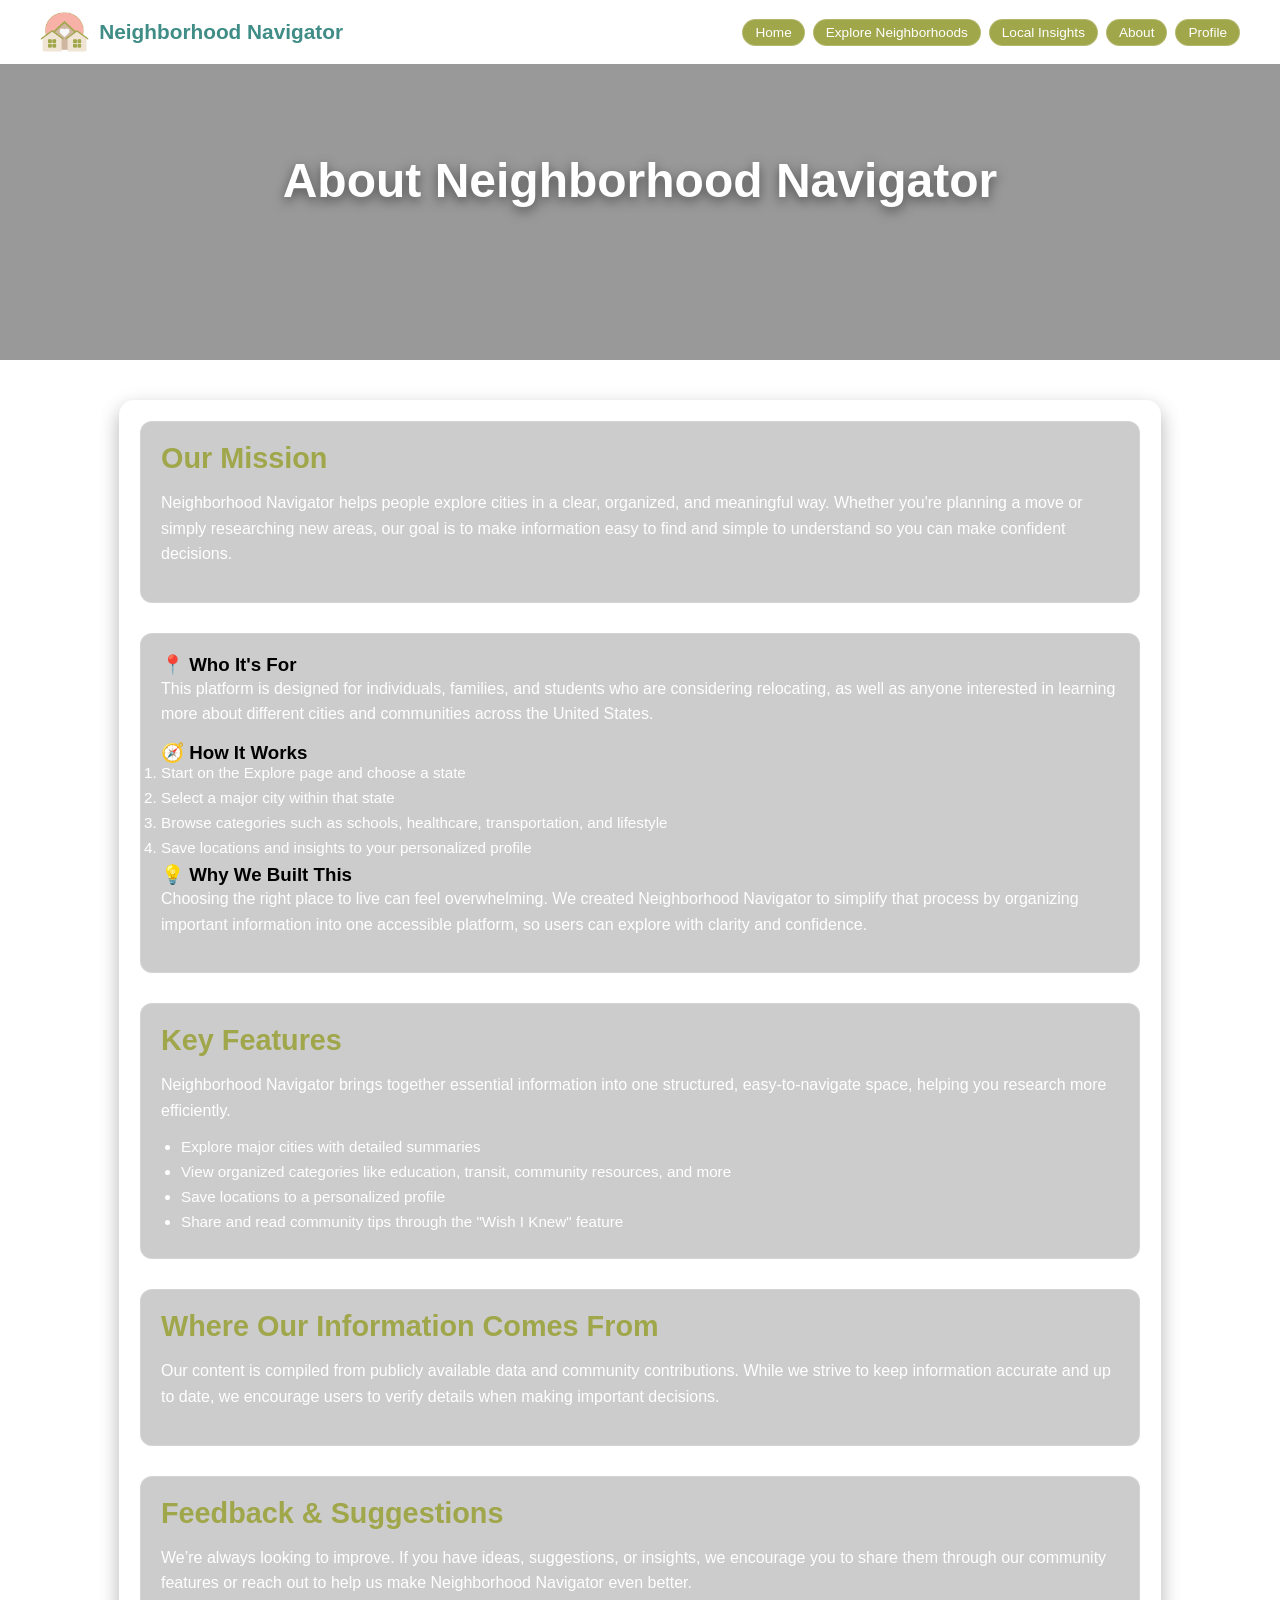
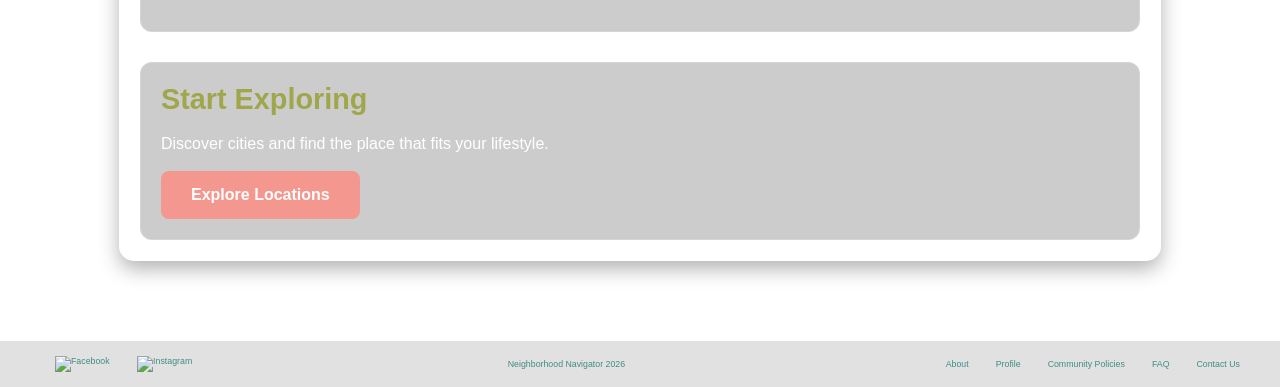
==== about.html @ 1d669e92 "modified about.html" ====
<!DOCTYPE html>
<html lang="en">
<head>
    <meta charset="UTF-8">
    <meta name="viewport" content="width=device-width, initial-scale=1.0">
    <title>Neighborhood Navigator</title>
    <link rel="stylesheet" href="style.css">
</head>
<body>

    <nav class="main-nav">

    <div class="logo">
      <img src="Images/website-logo.png" alt="Neighborhood Navigator Logo" class="logo-image">  
      <h2>Neighborhood Navigator</h2>
    </div>

        <ul class="nav-links">
            <li><a href="index.html">Home</a></li>
            <li><a href="explore.html">Explore Neighborhoods</a></li>
            <li><a href="localinsights.html">Local Insights</a></li>
            <li><a href="about.html">About</a></li>
            <li><a href="profile.html">Profile</a></li>
        </ul>
    </nav>

    <header class="hero-about">
        <h1>About Neighborhood Navigator</h1>
    </header>

   <main class="about-container">

    <section>
        <h2>Our Mission</h2>
        <p>
            Neighborhood Navigator helps people explore cities in a clear, organized, and meaningful way. Whether you're planning a move or simply researching new areas, our goal is to make information easy to find and simple to understand so you can make confident decisions.
        </p>
    </section>

    <section class="about-grid">

        <div class="about-card">
            <h3>📍 Who It's For</h3>
            <p>This platform is designed for individuals, families, and students who are considering relocating, as well as anyone interested in learning more about different cities and communities across the United States.</p>
        </div>
        

    <div class="about-card">
        <h3>🧭 How It Works</h3>
            <ol>
                <li>Start on the Explore page and choose a state</li>
                <li>Select a major city within that state</li>
                <li>Browse categories such as schools, healthcare, transportation, and lifestyle</li>
                <li>Save locations and insights to your personalized profile</li>
            </ol>
    </div>


     <div class="about-card">
        <h3>💡 Why We Built This</h3>
        <p>
            Choosing the right place to live can feel overwhelming. We created Neighborhood Navigator to simplify that process by organizing important information into one accessible platform, so users can explore with clarity and confidence.
        </p>
     </div>
    </section>

    <section>
        <h2>Key Features</h2>
        <p>
            Neighborhood Navigator brings together essential information into one structured, easy-to-navigate space, helping you research more efficiently.
        </p>
        <ul>
            <li>Explore major cities with detailed summaries</li>
            <li>View organized categories like education, transit, community resources, and more</li>
            <li>Save locations to a personalized profile</li>
            <li>Share and read community tips through the "Wish I Knew" feature</li>
        </ul>
    </section>

    <section>
        <h2>Where Our Information Comes From</h2>
        <p>
            Our content is compiled from publicly available data and community contributions. While we strive to keep information accurate and up to date, we encourage users to verify details when making important decisions.
        </p>
    </section>

    <section>
        <h2>Feedback & Suggestions</h2>
        <p>
            We’re always looking to improve. If you have ideas, suggestions, or insights, we encourage you to share them through our community features or reach out to help us make Neighborhood Navigator even better.
        </p>
    </section>

     <!-- Call to Action -->
    <section class="about-cta">
        <h2>Start Exploring</h2>
        <p>Discover cities and find the place that fits your lifestyle.</p>
        <a href="explore.html" class="btn-primary">Explore Locations</a>
    </section>


</main>


<footer class="site-footer">
    <div class="footer-left">
        <!-- Social media icons (use font awesome or SVGs) -->
        <a href="#"><img src="images/facebook.svg" alt="Facebook"></a>
        <a href="#"><img src="images/instagram.svg" alt="Instagram"></a>
    </div>

    <div class="footer-center">
        <p>Neighborhood Navigator 2026</p>
    </div>

    <div class="footer-right">
        <a href="about.html">About</a>
        <a href="profile.html">Profile</a>
        <a href="community-policies.html">Community Policies</a>
        <a href="faq.html">FAQ</a>
        <a href="contact.html">Contact Us</a>
    </div>
</footer>
    
    
</body>
</html>
---- style.css ----
*{
  margin: 0px; padding: 0px; border: 0px 
}

body {
  margin: 0;
  font-family: Arial, sans-serif;
}

/* navigation */

.main-nav {
  position: fixed; /* makes it overlay the hero */
  top: 0;
  width: 100%;
  z-index: 1000;

  display: flex;
  justify-content: space-between;
  align-items: center;
  padding: 12px 40px;
  box-sizing: border-box;

  /* Semi-transparent background */
  background: white;
  backdrop-filter: blur(10px);
  -webkit-backdrop-filter: blur(10px);

  color: white;
}

.main-nav-inner {
  max-width: 1400px;
  margin: 0 auto;
  width: 100%;
}

/* Logo + Site Name */
.main-nav .logo {
  display: flex;
  align-items: center;
  gap: 10px;
}

.logo-image {
  height: 40px; /* adjust size */
  width: auto;
  border-radius: 6px;
}

.main-nav .logo h2 {
  font-size: 1.3rem;
  color: #3f8d86;
  margin: 0;
}

/* Nav links container */
.main-nav .nav-links {
  list-style: none;
  display: flex;
  gap: 8px;
  margin: 0;
  padding: 0;
  overflow-x: auto;
}

/* Nav buttons (pill style) */
.main-nav .nav-links li a {
  display: inline-block;
  padding: 5px 12px; 
  border-radius: 18px;
  font-size: 0.85rem;

  /* Frosted glass buttons */
  background: #a0a64a;
  backdrop-filter: blur(6px);
  -webkit-backdrop-filter: blur(6px);

  border: 1px solid rgba(255,255,255,0.2);

  color: white;
  text-decoration: none;
  font-weight: 500;
  transition: all 0.3s ease;
}

/* Hover */
.main-nav .nav-links li a:hover {
  background-color: #f4978e;
  color: white;
  box-shadow: 0 3px 8px rgba(244,124,115,0.5);
}

/* Active */
.main-nav .nav-links li a.active {
  background-color: #f4978e;
}


/* ================= Landing Page Hero ================= */
.hero {
  position: relative;
  height: 100vh;
  display: flex;
  align-items: center;
  justify-content: center;
  background-size: cover;
  background-position: center;
  background-repeat: no-repeat;

  padding-top: 70px; /* adjust to nav height */
  box-sizing: border-box;
}

.hero-overlay {
  position: absolute;
  top: 0;
  left: 0;
  width: 100%;
  height: 100%;
  background: rgba(0, 0, 0, 0.4);
}

.hero-content {
  position: relative;
  z-index: 2;
  text-align: center;
  color: white;
  max-width: 700px;
  padding: 30px;

   /* Frosted Glass Effect */
  background: #a8b9a8;
  backdrop-filter: blur(10px);
  -webkit-backdrop-filter: blur(10px);

  border-radius: 15px;
  border: 1px solid rgba(255,255,255,0.2);
  box-shadow: 0 8px 20px rgba(0,0,0,0.3);

  animation: fadeInUp 1s ease-out;
}

.hero-content h1 {
  font-size: 3rem;
  margin-bottom: 20px;
}

.hero-content p {
  font-size: 1.2rem;
  margin-bottom: 25px;
}

/* landing page button */

.btn-primary {
  display: inline-block;
  background-color: #f4978e;
  color: white;
  text-decoration: none;
  padding: 15px 30px;
  border-radius: 8px;
  font-weight: 600;
  transition: 0.3s;
}

.btn-primary:hover {
  background-color: #e06b5a;
  transform: translateY(-2px);
}


.logo-img {
  height: 30px;
}

/* ================= Hero Animations ================= */
@keyframes fadeInUp {
  0% {
    opacity: 0;
    transform: translateY(20px);
  }
  100% {
    opacity: 1;
    transform: translateY(0);
  }
}


/* ================= Explore Page States Grid ================= */
.explore-page {
  max-width: 1400px;
  margin: 120px auto 0px; /* push down below fixed nav */
  padding: 0 20px;
  text-align: center;

   /* Background image */
  background-image: url('Images/landing\ page\ image.jpg'); 
  background-size: cover;
  background-position: center;
  background-repeat: no-repeat;
}

/* Frosted container */
.frosted-container {
  display: flex;
  flex-direction: column;
  align-items: center;
  gap: 30px;

  padding: 30px 30px 15px 30px;
  max-width: 1400px;
  margin: 0 auto;

  /* Frosted glass effect */
  background: rgba(255, 255, 255, 0.1); /* semi-transparent */
  backdrop-filter: blur(10px);
  -webkit-backdrop-filter: blur(10px);

  border-radius: 15px;
  border: 1px solid rgba(255,255,255,0.2);
  box-shadow: 0 8px 20px rgba(0,0,0,0.3);
}

.explore-page h1 {
  font-size: 2.5rem;
  margin-bottom: 15px;
  color: white;
}

/* ================= Individual States Page================= */
.page-header {
  text-align: center;
  color: white;
  margin-bottom: 20px;
}

.page-subtitle {
  opacity: 0.85;
  font-size: 1rem;
}

.card-title {
  font-size: 1rem;
  font-weight: 600;
  margin-top: 5px;
}


.empty-state {
  color: #a0a64a;
  text-align: center;
  margin-top: 20px;
  font-weight: 600;
}

/* ================= State Search Bar ================= */
.state-search {
  text-align: center;
  margin-bottom: 15px;
}

.state-search input {
  width: 80%;
  max-width: 600px;
  padding: 10px 15px;
  border-radius: 10px;
  border: 1px solid #ccc;
  font-size: 1rem;
  transition: all 0.3s ease;
}

.state-search input:focus {
  outline: none;
  border-color: #a0a64a;
  box-shadow: 0 0 8px rgba(160, 166, 74, 0.5);
}


/* ================= States Grid ================= */
.states-grid {
  display: grid;
  grid-template-columns: repeat(auto-fit, minmax(180px, 1fr));
  gap: 20px;
  width: 100%;

}


/* ================= State Cards ================= */
.state-card {
  display: flex;
  flex-direction: column;
  align-items: center;
  justify-content: flex-start;

  padding: 12px;
  border-radius: 15px;
  text-decoration: none;

  background: rgba(0, 0, 0, 0.35);
  backdrop-filter: blur(10px);
  border: 1px solid rgba(255,255,255,0.2);

  color: white;
  text-align: center;
  overflow: hidden;

  /* IMPORTANT: ensures cards are always visible */
  opacity: 1;
  transform: none;

  transition: all 0.3s ease;
}

 
/* IMAGE */
.state-card img,
.detail-card img {
  width: 100%;
  aspect-ratio: 16 / 10;

  object-fit: cover;
  object-position: center;

  border-radius: 14px;
}

/* TITLE */
.state-card span {
  font-size: 1rem;
  font-weight: 600;
  color: white;
  padding: 5px 0;
}

/* HOVER EFFECT */
.state-card:hover {
  transform: translateY(-6px) scale(1.02);
  background: rgba(160,166,74,0.3);
  box-shadow: 0 10px 25px rgba(0,0,0,0.3);
}


/* IMAGE ZOOM ON HOVER */
.state-card:hover {
  transform: translateY(-8px);
  background: rgba(160,166,74,0.25);
  box-shadow: 0 12px 30px rgba(0,0,0,0.35);
}

/* ================= State Page Container ================= */
.state-frosted-container {
  display: flex;
  flex-direction: column;
  gap: 20px;
  padding: 20px;
  max-width: 1400px;
  margin: 20px auto 0px;

  height: auto;          /* let it expand naturally */
  min-height: calc(100vh - 80px); /* optional to fill viewport */
  overflow: visible;     /* allow page scrolling */
  background: rgba(255, 255, 255, 0.1);
  backdrop-filter: blur(10px);
  border-radius: 15px;
  border: 1px solid rgba(255, 255, 255, 0.2);
  box-shadow: 0 8px 20px rgba(0, 0, 0, 0.3);
}

/* ================= Breadcrumb ================= */
.breadcrumb {
  font-size: 0.8rem;
  color: #fff;
  margin-bottom: 10px;
  opacity: 0.85;
}

/* ================= Content Wrapper: Sidebar + Grid ================= */
.content-wrapper {
  display: flex;
  gap: 30px;
  width: 100%;
  align-items: stretch;
}

/* ================= Sidebar ================= */
.state-sidebar {
  width: 220px;
  flex-shrink: 0;
  padding-right: 15px;
  border-right: 1px solid rgba(255,255,255,0.2);

  position: sticky;
  top: 80px; /* matches navbar height */
  height: calc(100vh - 80px); /* full viewport minus nav */
  overflow-y: auto;

  background: rgba(0,0,0,0.15);
  border-radius: 10px;
}

.state-sidebar ul {
  list-style: none;
  padding-left: 0;
  margin: 0;
}

.state-sidebar ul li {
  margin-bottom: 10px;
}

.state-sidebar ul li a {
  text-decoration: none;
  color: #fff;
  font-weight: 500;
  display: block;
  padding: 6px 8px;
  border-radius: 6px;
  transition: all 0.3s ease;
}

.state-sidebar ul li a:hover,
.state-sidebar ul li a.active {
  background: rgba(160, 166, 74, 0.8);
  color: white;
}

.sidebar-title {
  color: #a0a64a;
  margin-bottom: 10px;
  padding-left: 8px;
}

.content-wrapper {
  display: flex;
  gap: 40px; /* increase from 30 */
}

/* ================= CATEGORY GROUPING ================= */
.category-section {
  margin-bottom: 30px;
}

.category-section h2 {
  color: #a0a64a;
  margin-bottom: 10px;
}

.subcategory-grid {
  display: grid;
  grid-template-columns: repeat(auto-fit, minmax(160px, 1fr));
  gap: 15px;
}



/* ================= City Cards Grid ================= */
.states-grid::-webkit-scrollbar {
  width: 6px;
}

.states-grid::-webkit-scrollbar-thumb {
  background: rgba(255,255,255,0.3);
  border-radius: 3px;
}


.section-title {
  color: white;
  margin-top: 10px;
  margin-bottom: 10px;
}

/* ================= CATEGORY and EXPLORE background generic css ================= */
.explore-page,
.city-page {
  background-size: cover;
  background-position: center;
  background-repeat: no-repeat;
}




/* ================= subcategory detail cards ================= */
.details-list {
   display: flex;
  flex-direction: column;
  gap: 15px;
}

.detail-card {
  background: rgba(255,255,255,0.08);
  backdrop-filter: blur(12px);
  max-width: 240px;

  border-radius: 16px;
  padding: 16px;

  display: flex;
  align-items: center;
  gap: 16px;

  width: 100%;
  max-width: 700px;

  margin: 0 auto;

  color: white;
}


.detail-card h3 {
  margin: 0;
  font-size: 1.1rem;
}

.detail-card p {
  margin: 4px 0;
  opacity: 0.85;
  line-height: 1.4;
}

.detail-card a {
  margin-top: 6px;
  display: inline-block;
  color: #a0a64a;
  text-decoration: underline;
}

.detail-card img {
  width: 100px;
  height: 100px;

  object-fit: cover;
  object-position: center;

  border-radius: 12px;

  flex-shrink: 0;

  text-align: left;
}

.detail-info {
  display: flex;
  flex-direction: column;
  gap: 4px;

  text-align: left; 
}

/* ================= subcategory intro css ================= */

.intro-section {
  margin-bottom: 20px;
  display: flex;
  flex-direction: column;
  gap: 15px;
}

.intro-card {
  background: rgba(255,255,255,0.15);
  backdrop-filter: blur(12px);
  border-radius: 15px;
  padding: 20px;
  color: white;
  border: 1px solid rgba(255,255,255,0.2);
}

.intro-card h2 {
  margin-bottom: 8px;
  color: #a0a64a;
}


/* ================= Scrollbar ================= */
/* Chrome, Edge, Safari */
.state-sidebar::-webkit-scrollbar {
  width: 6px;
}
.state-sidebar::-webkit-scrollbar-thumb {
  background: rgba(255,255,255,0.3);
  border-radius: 3px;
}

/* Firefox */
.state-sidebar {
  scrollbar-width: thin;
  scrollbar-color: rgba(255,255,255,0.3) transparent;
}


/* ================= local insights page ================= */
.page-intro {
  text-align: center;
  color: black;
  margin: 10px auto 20px;
  font-size: 1.05rem;
  line-height: 1.6;
  max-width: 700px;
}

.insights-page {
  max-width: 1100px;
  margin: 100px auto 60px; /* centers page + pushes below nav */
  padding: 0 20px;
}


.info-box {
  background: rgba(255, 255, 255, 0.08);
  border: 1px solid rgba(255,255,255,0.15);
  border-radius: 12px;
  padding: 15px 18px;
  color: white;
  margin-bottom: 15px;
}

.info-box h3 {
  margin-bottom: 10px;
  color: #a0a64a;
}

.info-box ul {
  list-style: none;
  padding: 0;
  display: flex;
  flex-direction: column;
  gap: 6px;
  font-size: 0.95rem;
}

/* Form + section layout */
#community-tips {
  display: flex;
  flex-direction: column;
  gap: 15px;
  color: white;

  background: rgba(0, 0, 0, 0.15); /* optional but improves readability */
  padding: 25px;
  border-radius: 15px;
}

#community-tips h2 {
  text-align: center;
  margin-bottom: 20px;
  color: #fff;
}

.form-group {
  display: flex;
  flex-direction: column;
  gap: 6px;
}


/* Inputs + selects */
#community-tips textarea,
#community-tips select {
  padding: 10px;
  border-radius: 10px;
  border: 1px solid rgba(255,255,255,0.2);
  background: rgba(0,0,0,0.25);
  color: white;
  backdrop-filter: blur(8px);
  font-size: 1rem;
}

/* Button styling */
#community-tips button {
  padding: 10px;
  border-radius: 10px;
  background-color: #a0a64a;
  color: white;
  font-weight: 600;
  cursor: pointer;
  transition: 0.3s;
  border: none;
}

#community-tips button:hover {
  background-color: #f4978e;
}


#tipsList {
  list-style: none;
  margin-top: 20px;
  padding: 0;
  display: flex;
  flex-direction: column;
  gap: 12px;
}

.tip-card {
  padding: 12px 15px;
  border-radius: 15px;
  background: rgba(0,0,0,0.25);
  color: #fff;
  display: flex;
  justify-content: space-between;
  align-items: center;
  gap: 10px;

  backdrop-filter: blur(10px);
  border: 1px solid rgba(255,255,255,0.15);
}

.tip-card button.delete-btn {
  background: #f4978e;
  border: none;
  color: white;
  padding: 6px 10px;
  border-radius: 10px;
  cursor: pointer;
  font-size: 0.8rem;
}

.tip-card button.delete-btn:hover {
  background: #e06b5a;
}

#filterCategory {
  margin-top: 10px;
  padding: 8px;
  border-radius: 8px;
  border: 1px solid rgba(255,255,255,0.2);
   background: rgba(0,0,0,0.25);
  color: white;
}

/* ================= voting ================= */
.vote-column {
  display: flex;
  flex-direction: column;
  align-items: center;
  gap: 4px;
}

.vote-column button {
  background: none;
  border: none;
  color: white;
  cursor: pointer;
  font-size: 14px;
}

.vote-column div {
  font-weight: bold;
}


/* ================= about page ================= */

.hero-about {
    position: relative;
    height: 40vh;
    display: flex;
    align-items: center;
    justify-content: center;
    background: url('Images/about-hero.jpg') center/cover no-repeat; /* replace with your hero image */
    color: white;
    text-align: center;
}

.hero-about::after {
    content: "";
    position: absolute;
    top:0; left:0;
    width: 100%;
    height: 100%;
    background: rgba(0,0,0,0.4); /* overlay for contrast */
}

.hero-about h1 {
    position: relative;
    z-index: 1;
    font-size: 3rem;
    text-shadow: 0 4px 12px rgba(0,0,0,0.5);
}

/* ================= Main About Container ================= */
.about-container {
    max-width: 1000px;
    margin: 40px auto 80px auto;
    padding: 20px;
    display: flex;
    flex-direction: column;
    gap: 30px;
    background: rgba(255,255,255,0.1);
    backdrop-filter: blur(10px);
    border-radius: 15px;
    border: 1px solid rgba(255,255,255,0.2);
    box-shadow: 0 8px 20px rgba(0,0,0,0.3);
}

/* Sections */
.about-container section {
    padding: 20px;
    background: rgba(0,0,0,0.2);
    border-radius: 12px;
    border: 1px solid rgba(255,255,255,0.15);
}

.about-container h2 {
    font-size: 1.8rem;
    margin-bottom: 15px;
    color: #a0a64a;
}

.about-container p {
    font-size: 1rem;
    line-height: 1.6;
    color: white;
    margin-bottom: 15px;
}

/* Lists */
.about-container ul {
    list-style: disc;
    padding-left: 20px;
}

.about-container li {
    margin-bottom: 8px;
    font-size: 0.95rem;
    color: white;
}

/* Hover effect for section */
.about-container section:hover {
    background: rgba(160,166,74,0.25);
    box-shadow: 0 6px 15px rgba(0,0,0,0.3);
    transform: translateY(-2px);
    transition: all 0.3s ease;
}

/* ================= Profile Container ================= */
.profile-container {
    max-width: 1200px;
    margin: 100px auto 60px auto; /* push below nav */
    padding: 20px;
    display: flex;
    flex-direction: column;
    gap: 30px;
    background: rgba(255,255,255,0.1); /* frosted container */
    backdrop-filter: blur(10px);
    border-radius: 15px;
    border: 1px solid rgba(255,255,255,0.2);
    box-shadow: 0 8px 20px rgba(0,0,0,0.3);
}

/* ================= Profile Header ================= */
.profile-header {
    text-align: center;
}

.profile-header h1 {
    font-size: 2.5rem;
    color: #a0a64a;
    margin-bottom: 10px;
}

.profile-header p {
    font-size: 1.1rem;
    color: white;
    margin-bottom: 20px;
}

/* ================= Profile Stats ================= */
.profile-stats {
    display: flex;
    justify-content: center;
    gap: 20px;
    flex-wrap: wrap;
}

.stat-card {
    background: rgba(160,166,74,0.2);
    border-radius: 15px;
    padding: 20px 30px;
    min-width: 150px;
    text-align: center;
    color: white;
    font-weight: 500;
    border: 1px solid rgba(255,255,255,0.2);
    backdrop-filter: blur(6px);
    box-shadow: 0 6px 15px rgba(0,0,0,0.2);
    transition: all 0.3s ease;
}

.stat-card:hover {
    background: rgba(160,166,74,0.35);
    transform: translateY(-3px);
}

/* Stat text */
.stat-card p {
    margin: 0 0 8px 0;
    font-size: 0.95rem;
}

.stat-card h3 {
    margin: 0;
    font-size: 1.5rem;
}

/* ================= Quick Actions ================= */
.quick-actions {
    display: flex;
    flex-direction: column;
    gap: 15px;
    text-align: center;
}

.quick-actions h2 {
    font-size: 1.8rem;
    color: #a0a64a;
    margin-bottom: 10px;
}

.quick-actions button {
    padding: 12px 25px;
    background: #a0a64a;
    color: white;
    font-weight: 600;
    border: none;
    border-radius: 12px;
    cursor: pointer;
    transition: all 0.3s ease;
    min-width: 220px;
}

.quick-actions button:hover {
    background: #f4978e;
    transform: translateY(-2px);
}

/* ================= Saved Locations ================= */
.saved-section h2 {
    font-size: 1.8rem;
    color: #a0a64a;
    margin-bottom: 15px;
}

#savedLocationsList {
    display: grid;
    grid-template-columns: repeat(auto-fit, minmax(180px, 1fr));
    gap: 20px;
}

/* Individual saved location card */
.saved-card {
    background: rgba(160,166,74,0.2);
    border-radius: 12px;
    padding: 15px;
    text-align: center;
    color: white;
    font-weight: 500;
    border: 1px solid rgba(255,255,255,0.2);
    backdrop-filter: blur(6px);
    box-shadow: 0 6px 15px rgba(0,0,0,0.2);
    transition: all 0.3s ease;
}

.saved-card:hover {
    background: rgba(160,166,74,0.35);
    transform: translateY(-3px);
}


/* ================= Footer ================= */
.site-footer {
  display: flex;
  justify-content: space-between;
  align-items: center;
  flex-wrap: wrap;
  padding: 15px 40px;
  background-color: #e2e1e1;
  color: #3f8d86;
  font-size: 0.55rem; /* smaller font */
  box-sizing: border-box;
}

.site-footer a {
  text-decoration: none;
  color: #3f8d86;
  margin-left: 15px;
  transition: color 0.3s ease;
}

.site-footer a:hover {
  color: #f4978e;
}

.footer-left img {
  width: 20px; /* icon size */
  height: 20px;
  margin-right: 10px;
}

.footer-left a {
  display: inline-block;
}

.footer-center {
  text-align: center;
  flex: 1;
}

.footer-right {
  display: flex;
  gap: 12px;
}

/* ================= Mobile Responsive ================= */
@media (max-width: 768px) {
  .main-nav {
    flex-direction: column;
    align-items: flex-start;
    padding: 10px 20px;
  }

  .main-nav .nav-links {
    flex-direction: column;
    width: 100%;
    gap: 6px;
  }

  .hero {
    height: 70vh;
  }

  .hero-content h1 {
    font-size: 2rem;
  }

  .hero-content p {
    font-size: 1rem;
  }

  .btn-primary {
    padding: 12px 25px;
    font-size: 0.9rem;
  }

  .site-footer {
    flex-direction: column;
    align-items: center;
    text-align: center;
    gap: 10px;
  }

  .footer-left, .footer-center, .footer-right {
    flex: none;
  }

  .footer-right a {
    margin-left: 0;
  }

  .state-search input {
    width: 80%;
  }

  .state-card {
    padding: 20px 15px;
    font-size: 1rem;
  }

  .state-card img {
    width: 50px;
    height: 50px;
  }

  .hero h1 {
        font-size: 2rem;
    }

    .about-container {
        margin: 20px auto 60px auto;
        padding: 15px;
    }

    .about-container h2 {
        font-size: 1.5rem;
    }
    
    .nav-links {
        flex-direction: column;
        gap: 8px;
    }

    .profile-header h1 {
        font-size: 2rem;
    }

    .profile-header p {
        font-size: 1rem;
    }

    .profile-stats {
        flex-direction: column;
        align-items: center;
    }

    .quick-actions button {
        min-width: 180px;
    }
}

@media (max-width: 900px) {
    .content-wrapper {
        flex-direction: column;
    }

    .state-sidebar {
        width: 100%;
        border-right: none;
        border-bottom: 1px solid rgba(255, 255, 255, 0.2);
        max-height: 250px; /* small scrollable box for mobile */
        position: relative; /* sticky not needed */
        top: 0;
        margin-bottom: 20px;
        overflow-y: auto; /* enable scroll */
    }
}
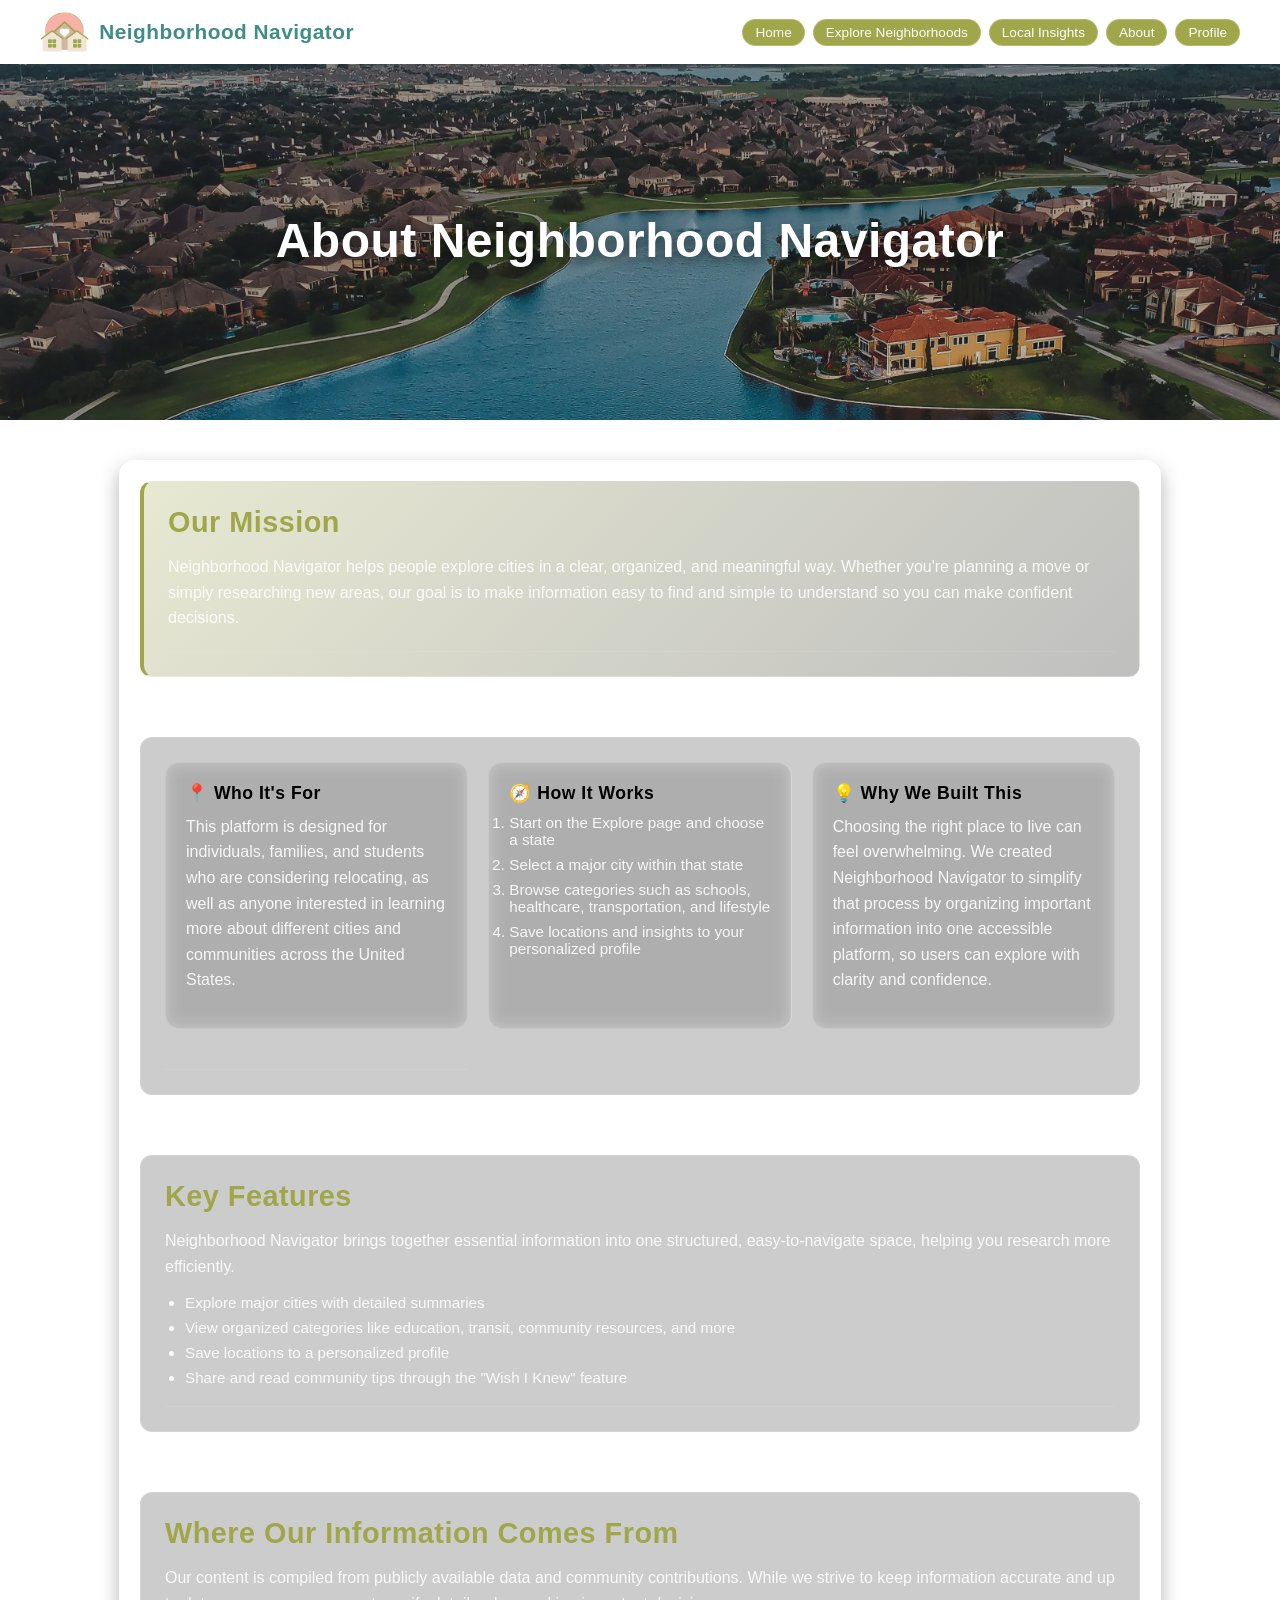
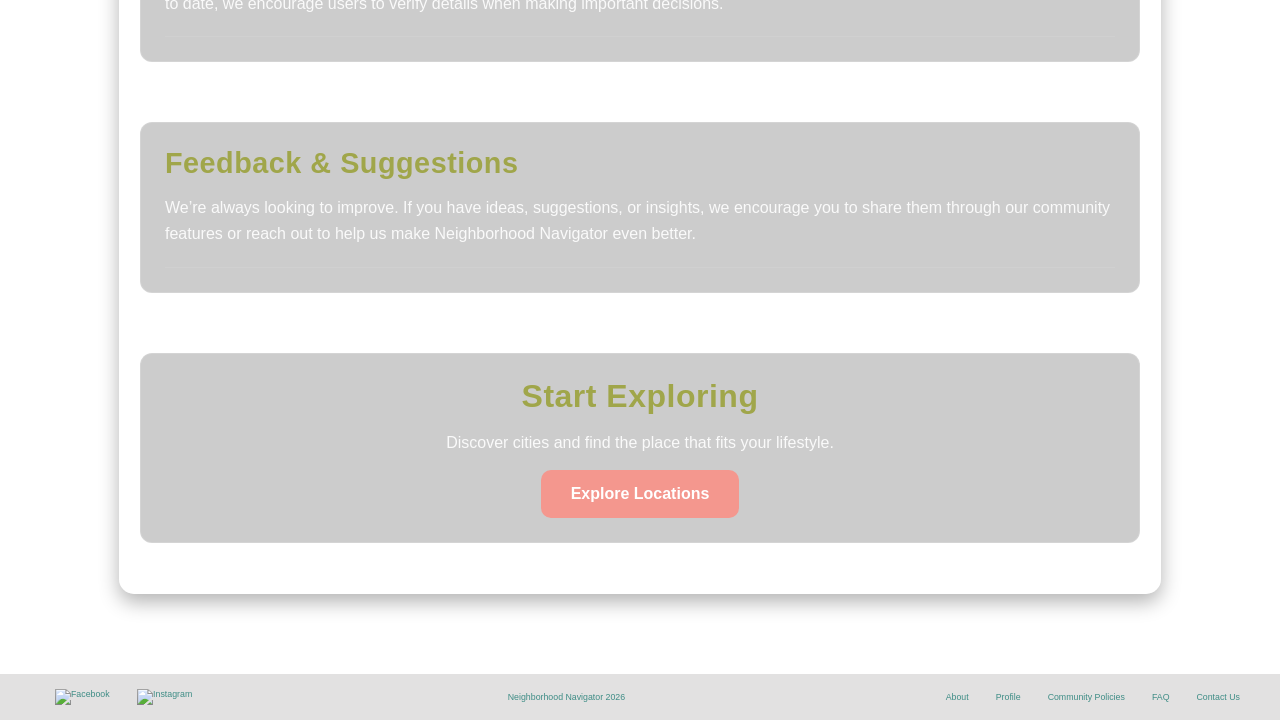
==== commit 98128653: "modified about.html" ====
--- a/about.html
+++ b/about.html
@@ -25,7 +25,9 @@
     </nav>
 
     <header class="hero-about">
-        <h1>About Neighborhood Navigator</h1>
+        <div class="hero-about-content">
+            <h1>About Neighborhood Navigator</h1>
+        </div>
     </header>
 
    <main class="about-container">
--- a/style.css
+++ b/style.css
@@ -5,7 +5,42 @@
 body {
   margin: 0;
   font-family: Arial, sans-serif;
-}
+
+  animation: fadeInPage 0.6s ease-in;
+}
+
+@keyframes fadeInPage {
+  from {
+    opacity: 0;
+    transform: translateY(10px);
+  }
+  to {
+    opacity: 1;
+    transform: translateY(0);
+  }
+}
+
+/* headings */
+h1, h2, h3 {
+  letter-spacing: 0.5px;
+}
+
+h1 {
+  font-weight: 700;
+}
+
+.page-subtitle,
+.city-subtitle {
+  font-size: 1rem;
+  opacity: 0.9;
+  max-width: 600px;
+}
+
+/* spacing */
+section {
+  margin-bottom: 30px;
+}
+
 
 /* navigation */
 
@@ -159,14 +194,16 @@
   color: white;
   text-decoration: none;
   padding: 15px 30px;
-  border-radius: 8px;
+  border-radius: 10px;
   font-weight: 600;
-  transition: 0.3s;
+
+  transition: all 0.25s ease;
 }
 
 .btn-primary:hover {
-  background-color: #e06b5a;
-  transform: translateY(-2px);
+   background-color: #e06b5a;
+  transform: translateY(-3px) scale(1.02);
+  box-shadow: 0 8px 20px rgba(0,0,0,0.3);
 }
 
 
@@ -208,7 +245,7 @@
   align-items: center;
   gap: 30px;
 
-  padding: 30px 30px 15px 30px;
+  padding: 40px 30px 25px 30px;
   max-width: 1400px;
   margin: 0 auto;
 
@@ -292,53 +329,51 @@
   display: flex;
   flex-direction: column;
   align-items: center;
-  justify-content: flex-start;
-
-  padding: 12px;
-  border-radius: 15px;
+
+  border-radius: 16px;
+  overflow: hidden;
   text-decoration: none;
 
   background: rgba(0, 0, 0, 0.35);
-  backdrop-filter: blur(10px);
-  border: 1px solid rgba(255,255,255,0.2);
-
-  color: white;
-  text-align: center;
-  overflow: hidden;
-
-  /* IMPORTANT: ensures cards are always visible */
-  opacity: 1;
-  transform: none;
-
-  transition: all 0.3s ease;
+  backdrop-filter: blur(12px);
+
+  color: white;
+
+  transition: all 0.35s ease;
+
+  position: relative;
+}
+
+.state-card::after {
+  content: "";
+  position: absolute;
+  bottom: 0;
+  left: 0;
+  width: 100%;
+  height: 50%;
+
+  background: linear-gradient(to top, rgba(0,0,0,0.7), transparent);
 }
 
  
 /* IMAGE */
-.state-card img,
-.detail-card img {
-  width: 100%;
-  aspect-ratio: 16 / 10;
-
+.state-card img {
+width: 100%;
+  height: 130px;
   object-fit: cover;
-  object-position: center;
-
-  border-radius: 14px;
 }
 
 /* TITLE */
 .state-card span {
+  padding: 12px;
+  font-weight: 600;
   font-size: 1rem;
-  font-weight: 600;
-  color: white;
-  padding: 5px 0;
 }
 
 /* HOVER EFFECT */
 .state-card:hover {
-  transform: translateY(-6px) scale(1.02);
-  background: rgba(160,166,74,0.3);
-  box-shadow: 0 10px 25px rgba(0,0,0,0.3);
+  transform: translateY(-10px) scale(1.03);
+  box-shadow: 0 15px 35px rgba(0,0,0,0.4);
 }
 
 
@@ -370,10 +405,22 @@
 
 /* ================= Breadcrumb ================= */
 .breadcrumb {
-  font-size: 0.8rem;
-  color: #fff;
-  margin-bottom: 10px;
-  opacity: 0.85;
+  text-align: left;
+  font-size: 14px;
+  margin: 10px 0 20px;
+}
+
+.breadcrumb a {
+  color: #0077cc;
+  text-decoration: none;
+}
+
+.breadcrumb span {
+  color: #555;
+}
+
+.crumb-sep {
+  margin: 0 6px;
 }
 
 /* ================= Content Wrapper: Sidebar + Grid ================= */
@@ -426,6 +473,10 @@
   color: white;
 }
 
+.state-sidebar ul li a:hover {
+  padding-left: 12px;
+}
+
 .sidebar-title {
   color: #a0a64a;
   margin-bottom: 10px;
@@ -761,25 +812,46 @@
     display: flex;
     align-items: center;
     justify-content: center;
-    background: url('Images/about-hero.jpg') center/cover no-repeat; /* replace with your hero image */
+    background: url('Images/abouthero.webp') center/cover no-repeat; /* replace with your hero image */
     color: white;
     text-align: center;
-}
+    padding-top: 60px; 
+}
+
+.hero-about-content {
+  position: relative;
+  z-index: 2;
+
+  display: flex;
+  flex-direction: column;
+  align-items: center;
+  justify-content: center;
+  text-align: center;
+
+  width: 100%;
+}
+
 
 .hero-about::after {
     content: "";
     position: absolute;
-    top:0; left:0;
-    width: 100%;
-    height: 100%;
-    background: rgba(0,0,0,0.4); /* overlay for contrast */
+    inset: 0;
+    background: linear-gradient(
+        rgba(0,0,0,0.4),
+        rgba(0,0,0,0.2)
+    );
+    
 }
 
 .hero-about h1 {
-    position: relative;
-    z-index: 1;
-    font-size: 3rem;
+    font-size: clamp(2rem, 4vw, 3rem);
     text-shadow: 0 4px 12px rgba(0,0,0,0.5);
+}
+
+.hero-about-content p {
+  font-size: 1.1rem;
+  opacity: 0.9;
+  line-height: 1.5;
 }
 
 /* ================= Main About Container ================= */
@@ -799,10 +871,19 @@
 
 /* Sections */
 .about-container section {
-    padding: 20px;
+    padding: 24px;
     background: rgba(0,0,0,0.2);
     border-radius: 12px;
     border: 1px solid rgba(255,255,255,0.15);
+}
+
+.about-container section:first-child {
+  background: linear-gradient(
+    135deg,
+    rgba(160,166,74,0.25),
+    rgba(0,0,0,0.25)
+  );
+  border-left: 4px solid #a0a64a;
 }
 
 .about-container h2 {
@@ -829,6 +910,13 @@
     font-size: 0.95rem;
     color: white;
 }
+
+/* readability*/
+.about-container p,
+.about-container li {
+  color: rgba(255,255,255,0.9);
+}
+
 
 /* Hover effect for section */
 .about-container section:hover {
@@ -836,6 +924,60 @@
     box-shadow: 0 6px 15px rgba(0,0,0,0.3);
     transform: translateY(-2px);
     transition: all 0.3s ease;
+}
+
+/* section separation */
+.about-container section:not(:last-child)::after {
+  content: "";
+  display: block;
+  margin-top: 20px;
+  height: 1px;
+  background: rgba(255,255,255,0.08);
+}
+
+/* ================= Main About Cards ================= */
+
+.about-grid {
+  display: grid;
+  grid-template-columns: repeat(auto-fit, minmax(250px, 1fr));
+  gap: 20px;
+}
+
+.about-card {
+  background: rgba(255,255,255,0.08);
+  backdrop-filter: blur(8px);
+  border-radius: 14px;
+  padding: 20px;
+
+  border: 1px solid rgba(255,255,255,0.15);
+
+  transition: all 0.25s ease;
+}
+
+.about-card:hover {
+  transform: translateY(-5px);
+  background: rgba(160,166,74,0.25);
+  box-shadow: 0 8px 20px rgba(0,0,0,0.25);
+}
+
+.about-card h3 {
+  margin-bottom: 10px;
+  font-size: 1.1rem;
+}
+
+
+.about-cta {
+  text-align: center;
+  background: linear-gradient(
+    135deg,
+    rgba(244,151,142,0.25),
+    rgba(160,166,74,0.25)
+  );
+  border: 1px solid rgba(255,255,255,0.2);
+}
+
+.about-cta h2 {
+  font-size: 2rem;
 }
 
 /* ================= Profile Container ================= */
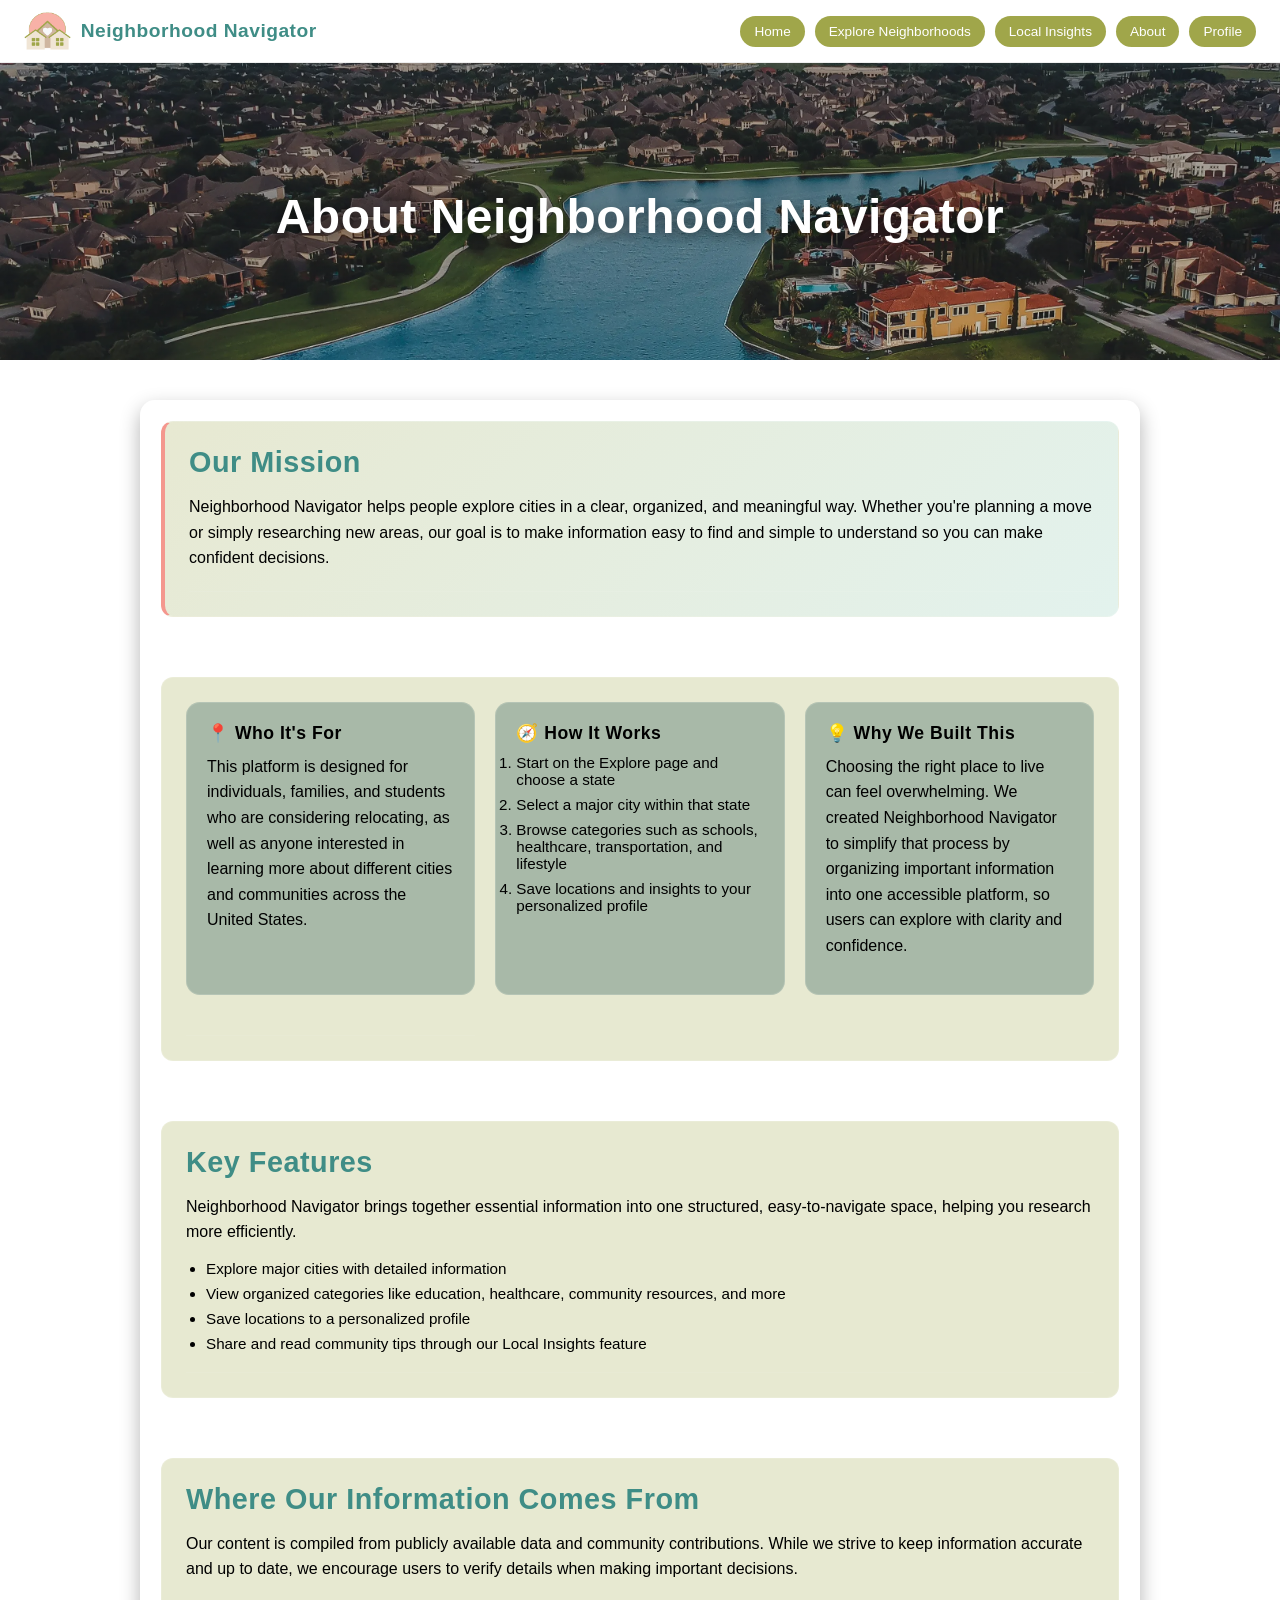
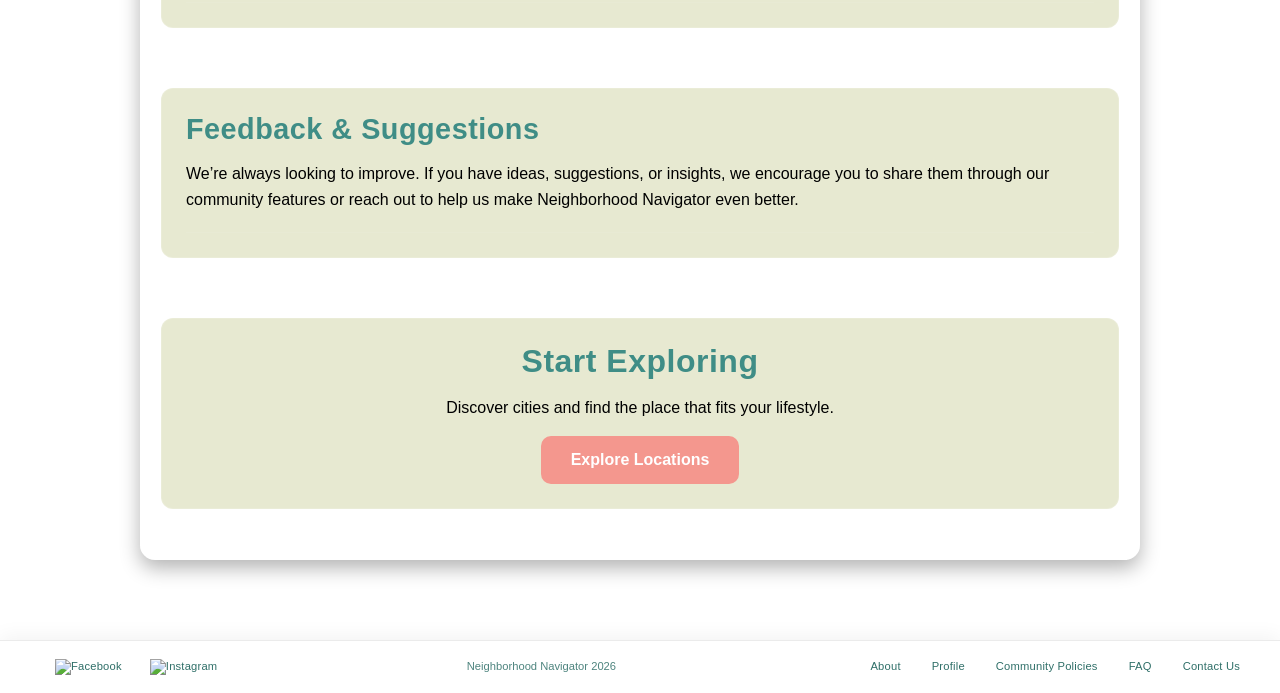
==== commit 1bdcdc96: "modified about.html" ====
--- a/about.html
+++ b/about.html
@@ -72,10 +72,10 @@
             Neighborhood Navigator brings together essential information into one structured, easy-to-navigate space, helping you research more efficiently.
         </p>
         <ul>
-            <li>Explore major cities with detailed summaries</li>
-            <li>View organized categories like education, transit, community resources, and more</li>
+            <li>Explore major cities with detailed information</li>
+            <li>View organized categories like education, healthcare, community resources, and more</li>
             <li>Save locations to a personalized profile</li>
-            <li>Share and read community tips through the "Wish I Knew" feature</li>
+            <li>Share and read community tips through our Local Insights feature</li>
         </ul>
     </section>
 
--- a/style.css
+++ b/style.css
@@ -1,5 +1,14 @@
-*{
-  margin: 0px; padding: 0px; border: 0px 
+* {
+  margin: 0;
+  padding: 0;
+}
+
+*, *::before, *::after {
+  box-sizing: border-box;
+}
+
+html, body {
+  height: 100%;
 }
 
 body {
@@ -7,6 +16,8 @@
   font-family: Arial, sans-serif;
 
   animation: fadeInPage 0.6s ease-in;
+
+  
 }
 
 @keyframes fadeInPage {
@@ -29,39 +40,84 @@
   font-weight: 700;
 }
 
-.page-subtitle,
-.city-subtitle {
+
+.page-subtitle {
+  text-align: center;
+  margin: 8px auto 25px;
+  max-width: 600px;
   font-size: 1rem;
-  opacity: 0.9;
-  max-width: 600px;
-}
+  opacity: 0.75;
+  color: #333;
+}
+
 
 /* spacing */
 section {
   margin-bottom: 30px;
 }
 
-
-/* navigation */
+/* ================= Hamburger Menu ================= */
+.hamburger {
+  display: none;
+  font-size: 1.8rem;
+  background: none;
+  border: none;
+  cursor: pointer;
+  color: #333;
+}
+
+
+/* ================= General Page Layout - all pages ================= */
+
+.page-layout {
+  max-width: 1400px;
+  margin: 0 auto;
+  padding: 80px 20px 40px;
+  text-align: center;
+}
+
+.page-bg {
+   background: #f5f7f6;
+}
+
+
+/* Frosted container */
+.frosted-container {
+  display: flex;
+  flex-direction: column;
+  align-items: center;
+  gap: 30px;
+
+  padding: 30px;
+  max-width: 1200px;
+  margin: 0 auto;
+
+  /* Frosted glass effect */
+  background: #ffffff;
+
+  border-radius: 12px;
+  border: 1px solid #eee;
+  box-shadow: 0 4px 12px rgba(0,0,0,0.06);
+}
+
+/* ================= Navigation ================= */
 
 .main-nav {
-  position: fixed; /* makes it overlay the hero */
+  position: fixed;
   top: 0;
+  left: 0;
   width: 100%;
   z-index: 1000;
 
   display: flex;
+  align-items: center;
   justify-content: space-between;
-  align-items: center;
-  padding: 12px 40px;
+
+  padding: 12px 24px;
+  background: white;
+  border-bottom: 1px solid #eee;
+
   box-sizing: border-box;
-
-  /* Semi-transparent background */
-  background: white;
-  backdrop-filter: blur(10px);
-  -webkit-backdrop-filter: blur(10px);
-
-  color: white;
 }
 
 .main-nav-inner {
@@ -78,13 +134,12 @@
 }
 
 .logo-image {
-  height: 40px; /* adjust size */
+  height: 38px; /* adjust size */
   width: auto;
-  border-radius: 6px;
 }
 
 .main-nav .logo h2 {
-  font-size: 1.3rem;
+  font-size: 1.2rem;
   color: #3f8d86;
   margin: 0;
 }
@@ -100,90 +155,95 @@
 }
 
 /* Nav buttons (pill style) */
+.main-nav .nav-links {
+  list-style: none;
+  display: flex;
+  gap: 10px;
+  margin: 0;
+  padding: 0;
+  align-items: center;
+}
+
 .main-nav .nav-links li a {
   display: inline-block;
-  padding: 5px 12px; 
-  border-radius: 18px;
-  font-size: 0.85rem;
-
-  /* Frosted glass buttons */
+  padding: 8px 14px;
+  border-radius: 999px;
+
   background: #a0a64a;
-  backdrop-filter: blur(6px);
-  -webkit-backdrop-filter: blur(6px);
-
-  border: 1px solid rgba(255,255,255,0.2);
-
   color: white;
   text-decoration: none;
+
+  font-size: 0.85rem;
   font-weight: 500;
-  transition: all 0.3s ease;
-}
-
-/* Hover */
+
+  transition: all 0.25s ease;
+  white-space: nowrap;
+}
+
 .main-nav .nav-links li a:hover {
-  background-color: #f4978e;
-  color: white;
-  box-shadow: 0 3px 8px rgba(244,124,115,0.5);
-}
-
-/* Active */
+  background: #f4978e;
+  transform: translateY(-2px);
+}
+
 .main-nav .nav-links li a.active {
-  background-color: #f4978e;
+  background: #f4978e;
 }
 
 
 /* ================= Landing Page Hero ================= */
 .hero {
   position: relative;
-  height: 100vh;
+  min-height: 100vh;
   display: flex;
   align-items: center;
   justify-content: center;
+
   background-size: cover;
   background-position: center;
   background-repeat: no-repeat;
 
-  padding-top: 70px; /* adjust to nav height */
+  padding: 90px 20px 40px; /* space for nav + breathing room */
   box-sizing: border-box;
 }
 
 .hero-overlay {
   position: absolute;
-  top: 0;
-  left: 0;
-  width: 100%;
-  height: 100%;
-  background: rgba(0, 0, 0, 0.4);
+  inset: 0;
+  background: rgba(0, 0, 0, 0.45);
 }
 
 .hero-content {
   position: relative;
   z-index: 2;
+
   text-align: center;
   color: white;
-  max-width: 700px;
-  padding: 30px;
-
-   /* Frosted Glass Effect */
+
+  width: min(900px, 92%);  /* key improvement */
+  padding: clamp(18px, 3vw, 32px);
+
   background: #a8b9a8;
   backdrop-filter: blur(10px);
   -webkit-backdrop-filter: blur(10px);
 
-  border-radius: 15px;
+  border-radius: 16px;
   border: 1px solid rgba(255,255,255,0.2);
-  box-shadow: 0 8px 20px rgba(0,0,0,0.3);
+  box-shadow: 0 8px 25px rgba(0,0,0,0.35);
 
   animation: fadeInUp 1s ease-out;
 }
 
 .hero-content h1 {
-  font-size: 3rem;
-  margin-bottom: 20px;
+  font-size: clamp(1.8rem, 4vw, 3rem);
+  margin-bottom: 16px;
+  line-height: 1.1;
 }
 
 .hero-content p {
-  font-size: 1.2rem;
-  margin-bottom: 25px;
+  font-size: clamp(1rem, 2vw, 1.25rem);
+  line-height: 1.5;
+  text-wrap: balance;
+  margin-bottom: 22px;
 }
 
 /* landing page button */
@@ -193,9 +253,12 @@
   background-color: #f4978e;
   color: white;
   text-decoration: none;
-  padding: 15px 30px;
+
+  padding: clamp(10px, 2vw, 15px) clamp(18px, 3vw, 30px);
   border-radius: 10px;
+
   font-weight: 600;
+  font-size: clamp(0.9rem, 1.5vw, 1rem);
 
   transition: all 0.25s ease;
 }
@@ -224,58 +287,58 @@
 }
 
 
-/* ================= Explore Page States Grid ================= */
-.explore-page {
-  max-width: 1400px;
-  margin: 120px auto 0px; /* push down below fixed nav */
-  padding: 0 20px;
+/* ================= Explore Page Grid ================= */
+.frosted-container h1 {
+  font-size: 1.8rem;
+  color: #222;
+  margin: 0;
+}
+
+.page-header .page-subtitle {
   text-align: center;
-
-   /* Background image */
-  background-image: url('Images/landing\ page\ image.jpg'); 
-  background-size: cover;
-  background-position: center;
-  background-repeat: no-repeat;
-}
-
-/* Frosted container */
-.frosted-container {
-  display: flex;
-  flex-direction: column;
-  align-items: center;
-  gap: 30px;
-
-  padding: 40px 30px 25px 30px;
-  max-width: 1400px;
   margin: 0 auto;
-
-  /* Frosted glass effect */
-  background: rgba(255, 255, 255, 0.1); /* semi-transparent */
-  backdrop-filter: blur(10px);
-  -webkit-backdrop-filter: blur(10px);
-
-  border-radius: 15px;
-  border: 1px solid rgba(255,255,255,0.2);
-  box-shadow: 0 8px 20px rgba(0,0,0,0.3);
-}
-
-.explore-page h1 {
-  font-size: 2.5rem;
-  margin-bottom: 15px;
-  color: white;
-}
+  max-width: 500px;
+  line-height: 1.5;
+}
+
+
+/* ================= State Page================= */
 
 /* ================= Individual States Page================= */
 .page-header {
   text-align: center;
-  color: white;
-  margin-bottom: 20px;
-}
-
-.page-subtitle {
-  opacity: 0.85;
-  font-size: 1rem;
-}
+  color: #222;
+
+  margin: 0px auto 10px;;
+  padding: 10px 20px;
+
+  max-width: 750px;
+
+  background: transparent;
+  
+
+  border-radius: 16px;
+  border: none;
+
+  box-shadow: none;
+}
+
+.page-header h1 {
+  font-size: 2.6rem;
+  margin-bottom: 10px;
+}
+
+.page-header::after {
+  content: "";
+  display: block;
+  width: 120px;
+  height: 3px;
+  margin: 15px auto 0;
+  background: #a0a64a;
+  border-radius: 10px;
+  opacity: 0.7;
+}
+
 
 .card-title {
   font-size: 1rem;
@@ -293,142 +356,151 @@
 
 /* ================= State Search Bar ================= */
 .state-search {
-  text-align: center;
+  display: flex;
+  justify-content: center;
   margin-bottom: 15px;
 }
 
 .state-search input {
-  width: 80%;
-  max-width: 600px;
-  padding: 10px 15px;
-  border-radius: 10px;
-  border: 1px solid #ccc;
+  width: 100%;
+  max-width: 900px;
+  padding: 14px 18px;
+  border-radius: 999px; /* pill shape */
+  border: 1px solid #ddd;
+
   font-size: 1rem;
+  color: #333;
+
+  background: #ffffff;
+  backdrop-filter: blur(8px);
+  -webkit-backdrop-filter: blur(8px);
+
+  box-shadow: 0 2px 6px rgba(0,0,0,0.05);
+
   transition: all 0.3s ease;
+}
+
+.state-search input::placeholder {
+  color: #999;
 }
 
 .state-search input:focus {
   outline: none;
   border-color: #a0a64a;
-  box-shadow: 0 0 8px rgba(160, 166, 74, 0.5);
+  box-shadow: 0 0 12px rgba(160, 166, 74, 0.6);
+  transform: translateY(-1px);
 }
 
 
 /* ================= States Grid ================= */
 .states-grid {
   display: grid;
-  grid-template-columns: repeat(auto-fit, minmax(180px, 1fr));
-  gap: 20px;
+  grid-template-columns: repeat(auto-fit, minmax(170px, 1fr));
+  gap: 18px;
   width: 100%;
-
 }
 
 
 /* ================= State Cards ================= */
 .state-card {
-  display: flex;
-  flex-direction: column;
-  align-items: center;
-
-  border-radius: 16px;
+  position: relative;
+  display: flex;
+  flex-direction: column;
   overflow: hidden;
   text-decoration: none;
 
-  background: rgba(0, 0, 0, 0.35);
-  backdrop-filter: blur(12px);
+  background: #ffffff;
+  border-radius: 10px;
+
+
+  border: 1px solid rgba(255, 255, 255, 0.15);
 
   color: white;
 
-  transition: all 0.35s ease;
-
-  position: relative;
-}
-
-.state-card::after {
-  content: "";
-  position: absolute;
-  bottom: 0;
-  left: 0;
-  width: 100%;
-  height: 50%;
-
-  background: linear-gradient(to top, rgba(0,0,0,0.7), transparent);
+  transition: all 0.2s ease;
+  box-shadow: 0 2px 8px rgba(0,0,0,0.05);
 }
 
  
 /* IMAGE */
 .state-card img {
-width: 100%;
-  height: 130px;
+   width: 100%;
+  height: 110px;        
   object-fit: cover;
+  transition: transform 0.5s ease;
 }
 
 /* TITLE */
 .state-card span {
-  padding: 12px;
+  padding: 10px 10px;
   font-weight: 600;
-  font-size: 1rem;
+  font-size: 0.85rem;
+  position: relative;
+  z-index: 2;
+  color: #333;
 }
 
 /* HOVER EFFECT */
 .state-card:hover {
-  transform: translateY(-10px) scale(1.03);
-  box-shadow: 0 15px 35px rgba(0,0,0,0.4);
-}
-
+  transform: translateY(-4px);
+  background: rgba(160,166,74,0.18);
+  box-shadow: 0 6px 14px rgba(0,0,0,0.08);
+}
 
 /* IMAGE ZOOM ON HOVER */
-.state-card:hover {
-  transform: translateY(-8px);
-  background: rgba(160,166,74,0.25);
-  box-shadow: 0 12px 30px rgba(0,0,0,0.35);
+.state-card:hover img {
+  transform: scale(1.08);
 }
 
 /* ================= State Page Container ================= */
 .state-frosted-container {
   display: flex;
   flex-direction: column;
-  gap: 20px;
+  gap: 12px;
   padding: 20px;
   max-width: 1400px;
-  margin: 20px auto 0px;
+  margin: 10px;
 
   height: auto;          /* let it expand naturally */
   min-height: calc(100vh - 80px); /* optional to fill viewport */
   overflow: visible;     /* allow page scrolling */
-  background: rgba(255, 255, 255, 0.1);
+  background: #ffffff;
   backdrop-filter: blur(10px);
-  border-radius: 15px;
-  border: 1px solid rgba(255, 255, 255, 0.2);
-  box-shadow: 0 8px 20px rgba(0, 0, 0, 0.3);
+  border-radius: 12px;
+  border: 1px solid #eee;
+  box-shadow: 0 4px 12px rgba(0,0,0,0.06);
 }
 
 /* ================= Breadcrumb ================= */
 .breadcrumb {
+  align-self: flex-start;
+  width: 100%;
   text-align: left;
   font-size: 14px;
-  margin: 10px 0 20px;
+  margin: 0px 0 20px;
+  color: #333;
 }
 
 .breadcrumb a {
-  color: #0077cc;
+  color: #333; 
   text-decoration: none;
 }
 
 .breadcrumb span {
-  color: #555;
+  color: #333;
 }
 
 .crumb-sep {
   margin: 0 6px;
+  color: #333;
 }
 
 /* ================= Content Wrapper: Sidebar + Grid ================= */
 .content-wrapper {
   display: flex;
-  gap: 30px;
+  gap: 40px;
   width: 100%;
-  align-items: stretch;
+  align-items: flex-start;
 }
 
 /* ================= Sidebar ================= */
@@ -439,12 +511,15 @@
   border-right: 1px solid rgba(255,255,255,0.2);
 
   position: sticky;
-  top: 80px; /* matches navbar height */
-  height: calc(100vh - 80px); /* full viewport minus nav */
+  top: 20px; /* matches navbar height */
+  align-self: stretch;
+  height: auto;
+  max-height: calc(100vh - 100px);
   overflow-y: auto;
 
-  background: rgba(0,0,0,0.15);
+  background: #e7efe7;
   border-radius: 10px;
+  border: none;
 }
 
 .state-sidebar ul {
@@ -459,12 +534,13 @@
 
 .state-sidebar ul li a {
   text-decoration: none;
-  color: #fff;
+  color: #333;;
   font-weight: 500;
   display: block;
   padding: 6px 8px;
   border-radius: 6px;
   transition: all 0.3s ease;
+  font-size: 0.8rem;
 }
 
 .state-sidebar ul li a:hover,
@@ -475,38 +551,189 @@
 
 .state-sidebar ul li a:hover {
   padding-left: 12px;
+  background: #a0a64a;
+  color: white;
 }
 
 .sidebar-title {
   color: #a0a64a;
   margin-bottom: 10px;
+  margin-top: 10px;
   padding-left: 8px;
-}
-
-.content-wrapper {
-  display: flex;
-  gap: 40px; /* increase from 30 */
+  font-size: 0.9rem;
+}
+
+
+.state-main-content {
+  flex: 1;
+  display: flex;
+  flex-direction: column;
+  gap: 12px;
 }
 
 /* ================= CATEGORY GROUPING ================= */
-.category-section {
-  margin-bottom: 30px;
-}
-
 .category-section h2 {
+  margin: 0;
+  padding-left: 2px;
   color: #a0a64a;
-  margin-bottom: 10px;
 }
 
 .subcategory-grid {
   display: grid;
   grid-template-columns: repeat(auto-fit, minmax(160px, 1fr));
-  gap: 15px;
-}
-
-
+  gap: 12px;
+  align-items: stretch;
+  align-items: start;
+}
+
+/* ================= CITY PAGE ================= */
+.city-page .frosted-container {
+  margin-top: 60px;
+  background: rgba(255, 255, 255, 0.08);
+  backdrop-filter: blur(14px);
+  max-width: 1300px;
+}
+
+.city-header {
+  text-align: center;
+  color: white;
+  max-width: 650px;
+  margin: 0 auto;
+
+  padding: 10px 0;
+  background: transparent;
+  border: none;
+  box-shadow: none;
+}
+
+.city-header h1 {
+  font-size: 2.5rem;
+  margin-bottom: 8px;
+}
+
+.city-header::after {
+  content: "";
+  display: block;
+  width: 100px;
+  height: 3px;
+  margin: 12px auto 0;
+  background: #a0a64a;
+  border-radius: 10px;
+}
+
+.city-container {
+  gap: 25px;
+}
+
+.city-main {
+  background-size: cover;
+  background-position: center;
+  background-repeat: no-repeat;
+}
 
 /* ================= City Cards Grid ================= */
+.category-grid {
+  display: grid;
+  grid-template-columns: repeat(auto-fit, minmax(220px, 1fr));
+  gap: 20px;
+  width: 100%;
+  align-items: stretch; 
+
+  grid-auto-rows: 1fr;
+}
+
+.category-card {
+  display: flex;
+  flex-direction: column;
+  justify-content: space-between; /* 🔥 FIXES uneven layout */
+
+  height: 100%; /* ensures equal height in grid */
+  min-height: 100%;
+
+  background: rgba(255,255,255,0.08);
+  backdrop-filter: blur(10px);
+
+  border-radius: 16px;
+  padding: 18px;
+
+  text-align: center;
+  color: white;
+  text-decoration: none;
+
+  border: 1px solid rgba(255,255,255,0.12);
+  transition: all 0.25s ease;
+}
+
+.category-section > h2 {
+  font-size: 1.2rem;
+}
+
+.category-card h3 {
+  min-height: 2.6em;
+  font-size: 0.60rem; 
+  margin-bottom: 8px;
+}
+
+.category-card p {
+  min-height: 4em;
+  font-size: 0.80rem;
+  opacity: 0.75;
+  margin-bottom: 15px;
+}
+
+.category-card span {
+  margin-top: auto;
+  display: inline-block;
+  padding: 8px 14px;
+  border-radius: 999px;
+  background: #a0a64a;
+  font-size: 0.8rem;
+}
+
+.category-card:hover {
+  transform: translateY(-4px);
+  background: rgba(160,166,74,0.18);
+  border-color: rgba(160,166,74,0.4);
+}
+
+.category-card::before {
+  content: "";
+  width: 40px;
+  height: 3px;
+  background: #a0a64a;
+  border-radius: 10px;
+  margin: 0 auto 10px;
+}
+
+.category-section {
+  display: flex;
+  flex-direction: column;
+  gap: 14px;
+  width: 100%;
+  padding: 20px;
+  border-radius: 14px;
+
+  background: rgba(0, 0, 0, 0.12);
+  border: 1px solid rgba(255,255,255,0.08);
+
+}
+
+.category-section:not(:last-child) {
+  position: relative;
+}
+
+.category-section:not(:last-child)::after {
+  content: "";
+  display: block;
+  height: 1px;
+  margin-top: 30px;
+  background: rgba(255,255,255,0.08);
+}
+
+
+
+/* =================  ================= */
+
 .states-grid::-webkit-scrollbar {
   width: 6px;
 }
@@ -516,12 +743,6 @@
   border-radius: 3px;
 }
 
-
-.section-title {
-  color: white;
-  margin-top: 10px;
-  margin-bottom: 10px;
-}
 
 /* ================= CATEGORY and EXPLORE background generic css ================= */
 .explore-page,
@@ -532,7 +753,44 @@
 }
 
 
-
+/* ================= subcategory card page ================= */
+body.subcategory-page .frosted-container {
+  max-width: 1300px;
+  margin: 80px auto 30px;
+  padding: 30px;
+
+  background: #ffffff;
+  border: 1px solid #eee;
+  border-radius: 12px;
+
+  box-shadow: 0 4px 12px rgba(0,0,0,0.06);
+
+  text-align: left;
+  align-items: stretch;
+}
+
+body.subcategory-page {
+  background: #f5f7f6; 
+  min-height: 100vh;
+  display: flex;
+  flex-direction: column;
+}
+
+body.subcategory-page main {
+  flex: 1;
+}
+
+#subcategoryContent {
+  display: grid;
+  grid-template-columns: repeat(auto-fit, minmax(240px, 1fr));
+  gap: 20px;
+  width: 100%;
+}
+
+.subcategory-header {
+  text-align: center;
+  margin-bottom: 20px;
+}
 
 /* ================= subcategory detail cards ================= */
 .details-list {
@@ -542,82 +800,88 @@
 }
 
 .detail-card {
-  background: rgba(255,255,255,0.08);
-  backdrop-filter: blur(12px);
-  max-width: 240px;
-
-  border-radius: 16px;
+  display: flex;
+  flex-direction: column;   /* 🔥 key change */
+  align-items: flex-start;
+
   padding: 16px;
-
-  display: flex;
-  align-items: center;
-  gap: 16px;
-
-  width: 100%;
-  max-width: 700px;
-
-  margin: 0 auto;
-
-  color: white;
+  border-radius: 14px;
+
+  background: #ffffff;
+  border: 1px solid #eee;
+
+  box-shadow: 0 2px 8px rgba(0,0,0,0.05);
+  transition: all 0.25s ease;
 }
 
 
 .detail-card h3 {
+  color: #222;
   margin: 0;
-  font-size: 1.1rem;
+  font-size: 1.05rem;
 }
 
 .detail-card p {
+  color: #555;
   margin: 4px 0;
-  opacity: 0.85;
   line-height: 1.4;
 }
 
 .detail-card a {
   margin-top: 6px;
   display: inline-block;
-  color: #a0a64a;
+  color: #3f8d86;
+  text-decoration: none;
+  font-weight: 500;
+}
+
+.detail-card a:hover {
   text-decoration: underline;
 }
 
 .detail-card img {
-  width: 100px;
-  height: 100px;
-
+  width: 100%;
+  height: 140px;
   object-fit: cover;
-  object-position: center;
+  border-radius: 10px;
+}
+
+.detail-info {
+  display: flex;
+  flex-direction: column;
+  gap: 6px;
+  text-align: left;
+  flex: 1;
+  min-width: 0;
+  margin-top: 10px;
+}
+
+.detail-card:hover {
+  transform: translateY(-5px);
+  box-shadow: 0 6px 14px rgba(0,0,0,0.08);
+}
+
+
+
+/* ================= subcategory intro css ================= */
+
+.intro-section {
+   width: 100%;
+  display: flex;
+  flex-direction: column;
+  gap: 12px;
+}
+
+.intro-card {
+   width: 100%;
+  background: #ffffff;
 
   border-radius: 12px;
-
-  flex-shrink: 0;
-
-  text-align: left;
-}
-
-.detail-info {
-  display: flex;
-  flex-direction: column;
-  gap: 4px;
-
-  text-align: left; 
-}
-
-/* ================= subcategory intro css ================= */
-
-.intro-section {
-  margin-bottom: 20px;
-  display: flex;
-  flex-direction: column;
-  gap: 15px;
-}
-
-.intro-card {
-  background: rgba(255,255,255,0.15);
-  backdrop-filter: blur(12px);
-  border-radius: 15px;
-  padding: 20px;
-  color: white;
-  border: 1px solid rgba(255,255,255,0.2);
+  border: 1px solid #eee;
+
+  padding: 18px 20px;
+
+  box-shadow: 0 2px 8px rgba(0,0,0,0.05);
 }
 
 .intro-card h2 {
@@ -643,7 +907,73 @@
 }
 
 
-/* ================= local insights page ================= */
+/* ================= local insights page hero image ================= */
+
+.insights-hero {
+  position: relative;
+  border-radius: 14px;
+  overflow: hidden;
+  height: 180px;
+  box-shadow: 0 6px 18px rgba(0,0,0,0.2);
+}
+
+.insights-hero img {
+  width: 100%;
+  height: 100%;
+  object-fit: cover;
+  filter: brightness(0.75);
+}
+
+.insights-hero-overlay {
+  position: absolute;
+  inset: 0;
+  display: flex;
+  flex-direction: column;
+  justify-content: center;
+  padding: 16px;
+  color: white;
+}
+
+.insights-hero-overlay h2 {
+  font-size: 1.3rem;
+  margin-bottom: 4px;
+}
+
+.insights-hero-overlay p {
+  font-size: 0.9rem;
+  opacity: 0.9;
+}
+
+/* ================= local insights page content and layout ================= */
+
+.insights-layout {
+  display: grid;
+  grid-template-columns: 380px 1fr;
+  gap: 40px;
+  align-items: start;
+}
+
+.insights-left {
+  display: flex;
+  flex-direction: column;
+  gap: 20px;
+}
+
+.insights-right {
+  display: flex;
+  flex-direction: column;
+  gap: 15px;
+  padding: 10px;
+}
+
+.insights-right::before {
+  content: "Community Feed";
+  display: block;
+  font-weight: 600;
+  margin-bottom: 10px;
+  color: #a0a64a;
+}
+
 .page-intro {
   text-align: center;
   color: black;
@@ -654,24 +984,32 @@
 }
 
 .insights-page {
-  max-width: 1100px;
+  max-width: 1200px;
   margin: 100px auto 60px; /* centers page + pushes below nav */
   padding: 0 20px;
 }
 
 
 .info-box {
-  background: rgba(255, 255, 255, 0.08);
-  border: 1px solid rgba(255,255,255,0.15);
-  border-radius: 12px;
-  padding: 15px 18px;
+  background: linear-gradient(
+    135deg,
+    rgba(160,166,74,0.18),
+    rgba(0,0,0,0.25)
+  );
+
+  border: 1px solid rgba(255,255,255,0.12);
+  border-radius: 14px;
+  padding: 18px;
+
   color: white;
-  margin-bottom: 15px;
+
+  backdrop-filter: blur(12px);
+  box-shadow: 0 6px 18px rgba(0,0,0,0.15);
 }
 
 .info-box h3 {
-  margin-bottom: 10px;
-  color: #a0a64a;
+  margin-bottom: 12px;
+  color: #f4978e;
 }
 
 .info-box ul {
@@ -683,11 +1021,24 @@
   font-size: 0.95rem;
 }
 
+.info-box ul li {
+  position: relative;
+  padding-left: 18px;
+}
+
+.info-box ul li::before {
+  content: "•";
+  position: absolute;
+  left: 0;
+  color: #a0a64a;
+}
+
+
 /* Form + section layout */
 #community-tips {
   display: flex;
   flex-direction: column;
-  gap: 15px;
+  gap: 20px;
   color: white;
 
   background: rgba(0, 0, 0, 0.15); /* optional but improves readability */
@@ -705,8 +1056,18 @@
   display: flex;
   flex-direction: column;
   gap: 6px;
-}
-
+  padding-bottom: 10px;
+  border-bottom: 1px solid rgba(255,255,255,0.08);
+}
+
+.form-group:last-of-type {
+  border-bottom: none;
+  padding-bottom: 0;
+}
+
+#tipForm button {
+  width: 100%;
+}
 
 /* Inputs + selects */
 #community-tips textarea,
@@ -730,12 +1091,21 @@
   cursor: pointer;
   transition: 0.3s;
   border: none;
+   margin-top: 6px;
 }
 
 #community-tips button:hover {
   background-color: #f4978e;
 }
 
+
+#tipForm {
+  background: rgba(255,255,255,0.06);
+  padding: 20px;
+  border-radius: 14px;
+  border: 1px solid rgba(255,255,255,0.12);
+  backdrop-filter: blur(10px);
+}
 
 #tipsList {
   list-style: none;
@@ -747,17 +1117,30 @@
 }
 
 .tip-card {
-  padding: 12px 15px;
-  border-radius: 15px;
-  background: rgba(0,0,0,0.25);
-  color: #fff;
-  display: flex;
-  justify-content: space-between;
-  align-items: center;
-  gap: 10px;
-
-  backdrop-filter: blur(10px);
-  border: 1px solid rgba(255,255,255,0.15);
+  display: grid;
+  grid-template-columns: 50px 1fr auto;
+  gap: 15px;
+  padding: 15px;
+  border-radius: 14px;
+  background: rgba(0,0,0,0.3);
+  border: 1px solid rgba(255,255,255,0.1);
+}
+
+.tip-content p {
+  margin: 5px 0;
+}
+
+.tip-meta {
+  display: flex;
+  gap: 8px;
+  margin-bottom: 6px;
+}
+
+.tag {
+  font-size: 0.75rem;
+  padding: 4px 8px;
+  border-radius: 999px;
+  background: #a0a64a;
 }
 
 .tip-card button.delete-btn {
@@ -781,6 +1164,7 @@
   border: 1px solid rgba(255,255,255,0.2);
    background: rgba(0,0,0,0.25);
   color: white;
+  margin-bottom: 10px;
 }
 
 /* ================= voting ================= */
@@ -788,7 +1172,6 @@
   display: flex;
   flex-direction: column;
   align-items: center;
-  gap: 4px;
 }
 
 .vote-column button {
@@ -796,7 +1179,7 @@
   border: none;
   color: white;
   cursor: pointer;
-  font-size: 14px;
+  font-size: 16px;
 }
 
 .vote-column div {
@@ -829,8 +1212,8 @@
   text-align: center;
 
   width: 100%;
-}
-
+  transform: translateY(10%);
+}
 
 .hero-about::after {
     content: "";
@@ -842,6 +1225,7 @@
     );
     
 }
+
 
 .hero-about h1 {
     font-size: clamp(2rem, 4vw, 3rem);
@@ -872,7 +1256,7 @@
 /* Sections */
 .about-container section {
     padding: 24px;
-    background: rgba(0,0,0,0.2);
+    background: rgba(160,166,74,0.25);
     border-radius: 12px;
     border: 1px solid rgba(255,255,255,0.15);
 }
@@ -881,15 +1265,15 @@
   background: linear-gradient(
     135deg,
     rgba(160,166,74,0.25),
-    rgba(0,0,0,0.25)
+    rgba(142, 204, 185, 0.25)
   );
-  border-left: 4px solid #a0a64a;
+  border-left: 4px solid #f4978e;
 }
 
 .about-container h2 {
     font-size: 1.8rem;
     margin-bottom: 15px;
-    color: #a0a64a;
+    color: #3f8d86;
 }
 
 .about-container p {
@@ -914,7 +1298,7 @@
 /* readability*/
 .about-container p,
 .about-container li {
-  color: rgba(255,255,255,0.9);
+  color: black;
 }
 
 
@@ -944,7 +1328,7 @@
 }
 
 .about-card {
-  background: rgba(255,255,255,0.08);
+  background: #a8b9a8;
   backdrop-filter: blur(8px);
   border-radius: 14px;
   padding: 20px;
@@ -956,7 +1340,6 @@
 
 .about-card:hover {
   transform: translateY(-5px);
-  background: rgba(160,166,74,0.25);
   box-shadow: 0 8px 20px rgba(0,0,0,0.25);
 }
 
@@ -965,7 +1348,7 @@
   font-size: 1.1rem;
 }
 
-
+/* call to action button */
 .about-cta {
   text-align: center;
   background: linear-gradient(
@@ -1120,22 +1503,30 @@
   justify-content: space-between;
   align-items: center;
   flex-wrap: wrap;
-  padding: 15px 40px;
-  background-color: #e2e1e1;
-  color: #3f8d86;
-  font-size: 0.55rem; /* smaller font */
+  padding: 18px 40px;
+  background-color: rgba(255, 255, 255, 0.85);
+  color: #2f6f68;
+  border-top: 1px solid rgba(0, 0, 0, 0.08);
+  backdrop-filter: blur(10px);
+  font-size: 0.70rem;
+  line-height: 1.4;
   box-sizing: border-box;
+
+  box-shadow: 0 -4px 20px rgba(0, 0, 0, 0.05);
 }
 
 .site-footer a {
   text-decoration: none;
-  color: #3f8d86;
+  color: #2f6f68;
   margin-left: 15px;
   transition: color 0.3s ease;
+  font-weight: 500;
+  letter-spacing: 0.2px;
 }
 
 .site-footer a:hover {
   color: #f4978e;
+  transform: translateY(-1px);
 }
 
 .footer-left img {
@@ -1151,108 +1542,206 @@
 .footer-center {
   text-align: center;
   flex: 1;
+  opacity: 0.85;
+  font-weight: 500;
 }
 
 .footer-right {
   display: flex;
-  gap: 12px;
+  gap: 16px;
 }
 
 /* ================= Mobile Responsive ================= */
+
+
+/* ================= GLOBAL SAFETY ================= */
+img {
+  max-width: 100%;
+  height: auto;
+}
+
+body {
+  overflow-x: hidden;
+}
+
+/* ================= HAMBURGER (DESKTOP HIDDEN) ================= */
+.hamburger {
+  display: none;
+  font-size: 1.8rem;
+  background: none;
+  border: none;
+  cursor: pointer;
+  color: #333;
+}
+
+/* ================= NAV RESPONSIVENESS ================= */
 @media (max-width: 768px) {
+
   .main-nav {
+    flex-wrap: wrap;
+  }
+
+  .hamburger {
+    display: block;
+    margin-left: auto;
+  }
+
+  .main-nav .nav-links {
+    display: none;
+    flex-direction: column;
+    width: 100%;
+    margin-top: 10px;
+    padding: 12px;
+
+    background: rgba(255, 255, 255, 0.95);
+    backdrop-filter: blur(10px);
+
+    border-top: 1px solid #eee;
+  }
+
+  .main-nav .nav-links.active {
+    display: flex;
+  }
+
+  .main-nav .nav-links li a {
+    padding: 12px;
+    font-size: 1rem;
+
+    width: 100%;
+    text-align: left;
+    border-radius: 10px;
+  }
+
+  /* HERO */
+  .hero {
+    min-height: 85vh;
+    padding: 100px 16px 30px;
+  }
+
+  .hero-content {
+    width: 95%;
+  }
+
+  .hero-content h1 {
+    font-size: 1.8rem;
+  }
+
+  .hero-content p {
+    font-size: 1rem;
+  }
+
+  .btn-primary {
+    padding: 12px 20px;
+    font-size: 0.9rem;
+  }
+
+  .category-grid {
+    grid-template-columns: 1fr;
+  }
+
+
+  .insights-layout {
+    grid-template-columns: 1fr;
+  }
+
+  /* FOOTER */
+  .site-footer {
+    flex-direction: column;
+    text-align: center;
+    gap: 12px;
+    padding: 20px 16px;
+  }
+
+  .footer-right {
+    flex-direction: column;
+  }
+
+  /* STATE PAGE */
+  .state-search input {
+    width: 90%;
+  }
+
+  .content-wrapper {
+    flex-direction: column;
+  }
+
+  .state-sidebar {
+    width: 100%;
+    position: relative;
+    max-height: 250px;
+    overflow-y: auto;
+    margin-bottom: 20px;
+  }
+
+  /* SUBCATEGORY PAGE */
+.detail-card {
     flex-direction: column;
     align-items: flex-start;
-    padding: 10px 20px;
-  }
-
-  .main-nav .nav-links {
+  }
+
+  .detail-card img {
+    width: 100%;
+    height: 180px;
+  }
+}
+
+  /* PROFILE */
+  .profile-stats {
     flex-direction: column;
+  }
+
+  .quick-actions button {
+    min-width: 180px;
+  }
+
+
+/* ================= TABLET BREAKPOINT ================= */
+@media (max-width: 1024px) {
+
+  .category-grid {
+    grid-template-columns: repeat(2, 1fr);
+  }
+
+  .content-wrapper {
+    flex-direction: column;
+  }
+
+  .state-sidebar {
     width: 100%;
-    gap: 6px;
-  }
-
-  .hero {
-    height: 70vh;
-  }
-
-  .hero-content h1 {
-    font-size: 2rem;
-  }
-
-  .hero-content p {
+    position: relative;
+  }
+}
+
+body.subcategory-page .frosted-container {
+    margin: 80px 16px 40px;
+    padding: 18px;
+  }
+
+  /* Stack card layout vertically */
+  .detail-card {
+    flex-direction: column;
+    align-items: flex-start;
+    text-align: left;
+    gap: 12px;
+  }
+
+  .detail-card img {
+    width: 100%;
+    height: 180px;
+    border-radius: 12px;
+  }
+
+  .detail-info {
+    width: 100%;
+  }
+
+  .detail-card h3 {
     font-size: 1rem;
   }
 
-  .btn-primary {
-    padding: 12px 25px;
+  .detail-card p {
     font-size: 0.9rem;
   }
-
-  .site-footer {
-    flex-direction: column;
-    align-items: center;
-    text-align: center;
-    gap: 10px;
-  }
-
-  .footer-left, .footer-center, .footer-right {
-    flex: none;
-  }
-
-  .footer-right a {
-    margin-left: 0;
-  }
-
-  .state-search input {
-    width: 80%;
-  }
-
-  .state-card {
-    padding: 20px 15px;
-    font-size: 1rem;
-  }
-
-  .state-card img {
-    width: 50px;
-    height: 50px;
-  }
-
-  .hero h1 {
-        font-size: 2rem;
-    }
-
-    .about-container {
-        margin: 20px auto 60px auto;
-        padding: 15px;
-    }
-
-    .about-container h2 {
-        font-size: 1.5rem;
-    }
-    
-    .nav-links {
-        flex-direction: column;
-        gap: 8px;
-    }
-
-    .profile-header h1 {
-        font-size: 2rem;
-    }
-
-    .profile-header p {
-        font-size: 1rem;
-    }
-
-    .profile-stats {
-        flex-direction: column;
-        align-items: center;
-    }
-
-    .quick-actions button {
-        min-width: 180px;
-    }
-}
 
 @media (max-width: 900px) {
     .content-wrapper {
@@ -1269,4 +1758,23 @@
         margin-bottom: 20px;
         overflow-y: auto; /* enable scroll */
     }
+}
+/* ================= MOBILE SMALL ================= */
+@media (max-width: 500px) {
+
+  .category-grid {
+    grid-template-columns: 1fr;
+  }
+
+.hero {
+    min-height: 80vh;
+  }
+
+  .hero-content h1 {
+    font-size: 1.6rem;
+  }
+
+  .hero-content p {
+    font-size: 0.9rem;
+  }
 }
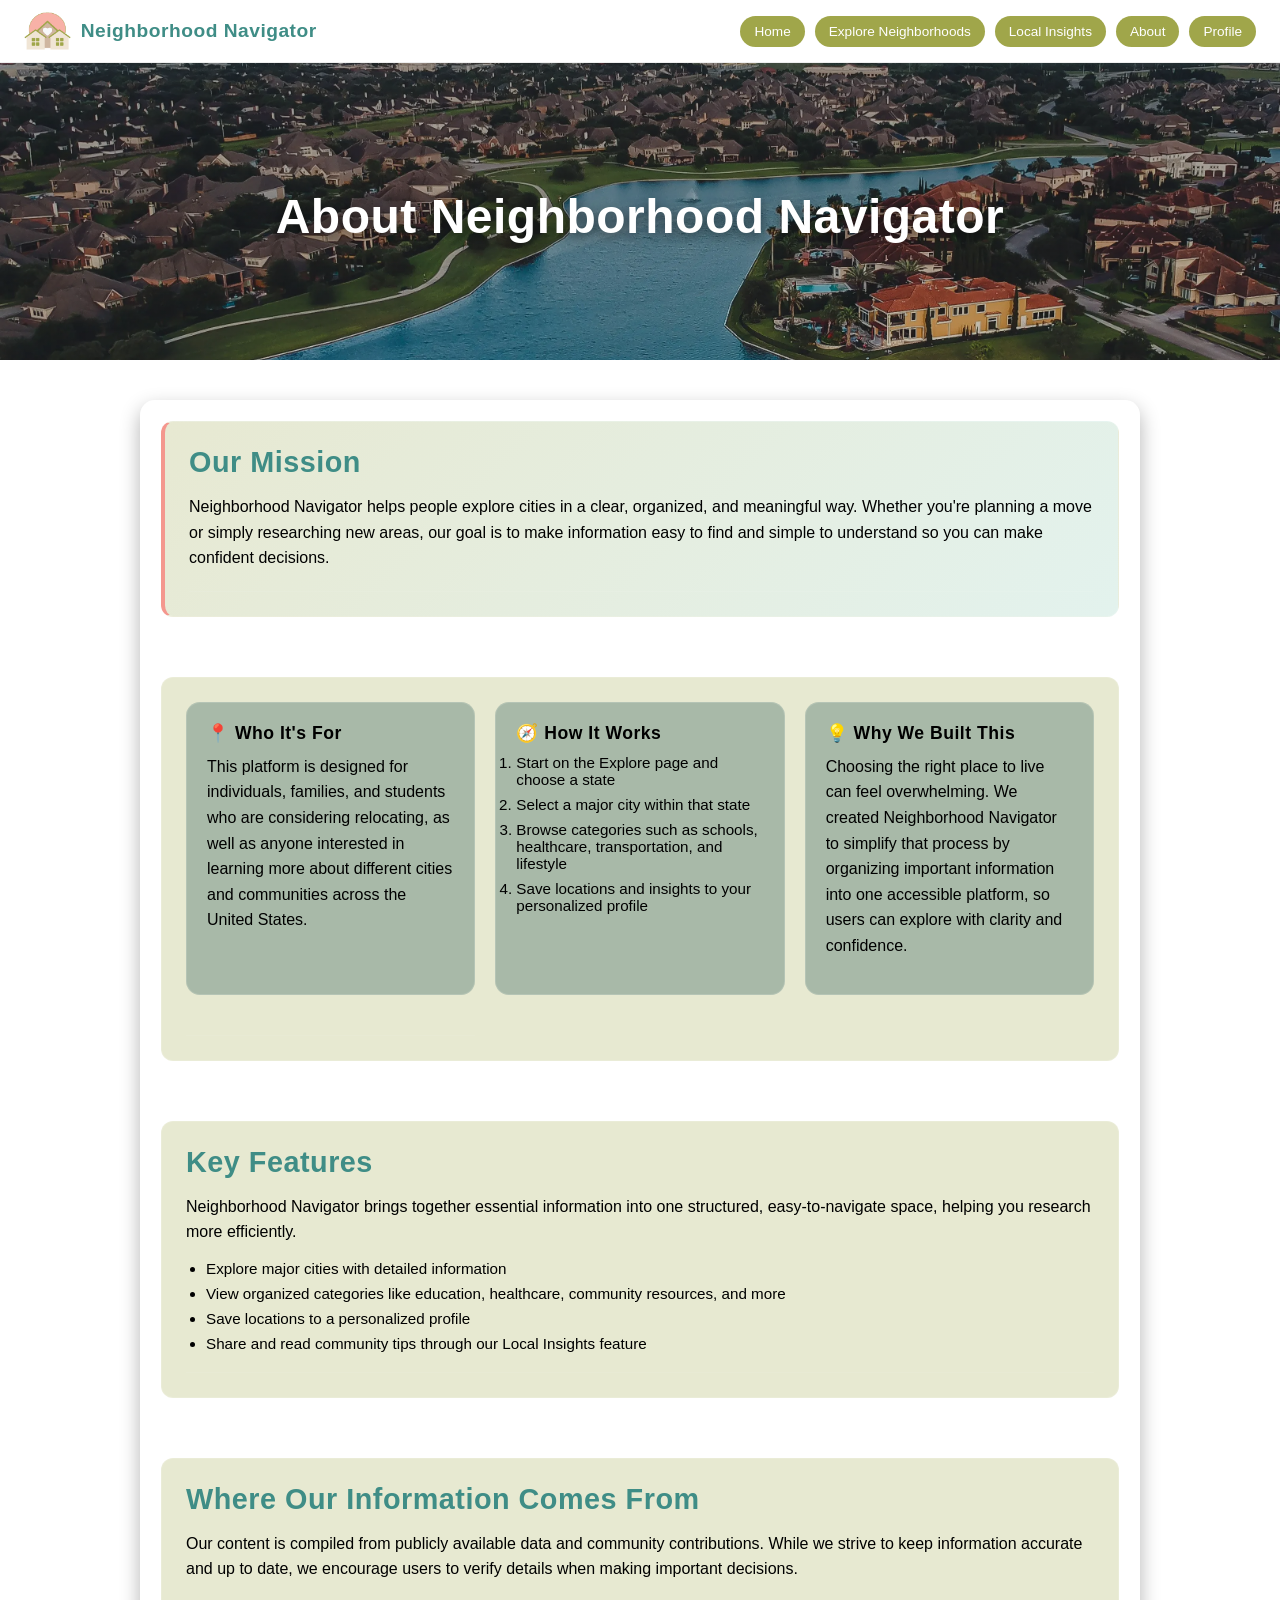
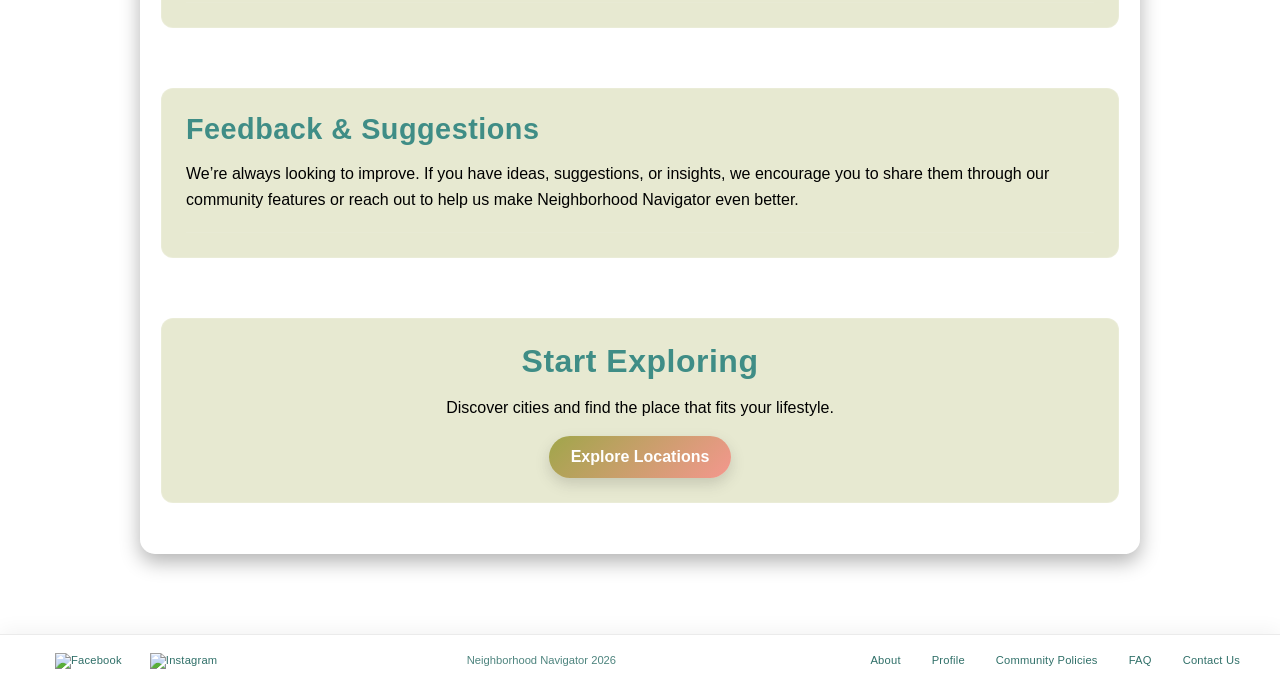
==== commit 522f96d8: "modified about.html" ====
--- a/about.html
+++ b/about.html
@@ -3,6 +3,7 @@
 <head>
     <meta charset="UTF-8">
     <meta name="viewport" content="width=device-width, initial-scale=1.0">
+    <meta name="description" content="Neighborhood Navigator About">
     <title>Neighborhood Navigator</title>
     <link rel="stylesheet" href="style.css">
 </head>
@@ -107,8 +108,8 @@
 <footer class="site-footer">
     <div class="footer-left">
         <!-- Social media icons (use font awesome or SVGs) -->
-        <a href="#"><img src="images/facebook.svg" alt="Facebook"></a>
-        <a href="#"><img src="images/instagram.svg" alt="Instagram"></a>
+        <a href="https://www.facebook.com/"><img src="images/facebook.svg" alt="Facebook"></a>
+        <a href="https://www.instagram.com/"><img src="images/instagram.svg" alt="Instagram"></a>
     </div>
 
     <div class="footer-center">
--- a/style.css
+++ b/style.css
@@ -588,7 +588,7 @@
 
 /* ================= CITY PAGE ================= */
 .city-page .frosted-container {
-  margin-top: 60px;
+  margin-top: 30px;
   background: rgba(255, 255, 255, 0.08);
   backdrop-filter: blur(14px);
   max-width: 1300px;
@@ -597,18 +597,26 @@
 .city-header {
   text-align: center;
   color: white;
-  max-width: 650px;
+  max-width: 700px;
   margin: 0 auto;
 
-  padding: 10px 0;
-  background: transparent;
-  border: none;
-  box-shadow: none;
+  padding: 30px 20px;
+  border-radius: 16px;
+
+  background: rgba(255,255,255,0.05);
+  border: 1px solid rgba(255,255,255,0.08);
+
+  backdrop-filter: blur(10px);
+
+  box-shadow: 0 6px 18px rgba(0,0,0,0.12);
 }
 
 .city-header h1 {
-  font-size: 2.5rem;
-  margin-bottom: 8px;
+  font-size: 3rem;
+  margin-bottom: 10px;
+  letter-spacing: 0.5px;
+  font-weight: 700;
+ 
 }
 
 .city-header::after {
@@ -631,6 +639,35 @@
   background-repeat: no-repeat;
 }
 
+/* ================= city save button ================= */
+.city-actions {
+  margin-top: 15px;
+  display: flex;
+  justify-content: center;
+}
+
+.btn-primary {
+  background: linear-gradient(135deg, #a0a64a, #f4978e);
+  color: white;
+  border: none;
+
+  padding: 12px 22px;
+  border-radius: 999px;
+
+  font-weight: 600;
+  cursor: pointer;
+
+  transition: all 0.25s ease;
+
+  box-shadow: 0 6px 15px rgba(0,0,0,0.15);
+}
+
+.btn-primary:hover {
+  transform: translateY(-2px);
+  box-shadow: 0 10px 20px rgba(0,0,0,0.2);
+  filter: brightness(1.05);
+}
+
 /* ================= City Cards Grid ================= */
 .category-grid {
   display: grid;
@@ -666,6 +703,24 @@
 
 .category-section > h2 {
   font-size: 1.2rem;
+  margin-bottom: 5px;
+  letter-spacing: 0.3px;
+
+  text-align: center;
+  display: flex;
+  flex-direction: column;
+  align-items: center;
+  color: black;
+}
+
+.category-section > h2::after {
+  content: "";
+  display: block;
+  width: 60px;
+  height: 2px;
+  margin-top: 8px;
+  background: #a0a64a;
+  border-radius: 10px;
 }
 
 .category-card h3 {
@@ -708,13 +763,17 @@
 .category-section {
   display: flex;
   flex-direction: column;
-  gap: 14px;
+  gap: 16px;
   width: 100%;
-  padding: 20px;
-  border-radius: 14px;
-
-  background: rgba(0, 0, 0, 0.12);
+  padding: 25px;
+  border-radius: 18px;
+
+  background: rgba(255,255,255,0.05);
   border: 1px solid rgba(255,255,255,0.08);
+
+  backdrop-filter: blur(10px);
+
+  box-shadow: 0 6px 18px rgba(0,0,0,0.12);
 
 }
 
@@ -1365,12 +1424,12 @@
 
 /* ================= Profile Container ================= */
 .profile-container {
-    max-width: 1200px;
+    max-width: 1000px;
     margin: 100px auto 60px auto; /* push below nav */
     padding: 20px;
     display: flex;
     flex-direction: column;
-    gap: 30px;
+    gap: 40px;
     background: rgba(255,255,255,0.1); /* frosted container */
     backdrop-filter: blur(10px);
     border-radius: 15px;
@@ -1378,9 +1437,31 @@
     box-shadow: 0 8px 20px rgba(0,0,0,0.3);
 }
 
+.profile-container section {
+  background: rgba(255,255,255,0.6);
+  border-radius: 14px;
+  padding: 25px;
+  border: none;
+  box-shadow: 0 4px 12px rgba(0, 0, 0, 0.08);
+}
+
+.profile-container section p,
+.profile-container section h2 {
+  color: #333;
+}
+
+
 /* ================= Profile Header ================= */
 .profile-header {
-    text-align: center;
+  text-align: center;
+  background: linear-gradient(
+    135deg,
+    rgba(160,166,74,0.3),
+    rgba(255,255,255,0.4)
+  );
+  color: #333;
+  border-radius: 14px;
+  padding: 30px 20px;
 }
 
 .profile-header h1 {
@@ -1395,16 +1476,24 @@
     margin-bottom: 20px;
 }
 
+.profile-main {
+  display: grid;
+  grid-template-columns: 1fr; 
+  gap: 30px;
+}
+
 /* ================= Profile Stats ================= */
+
 .profile-stats {
     display: flex;
-    justify-content: center;
-    gap: 20px;
-    flex-wrap: wrap;
+  flex-wrap: wrap;
+  justify-content: center;
+  gap: 20px;  
+    
 }
 
 .stat-card {
-    background: rgba(160,166,74,0.2);
+    background: #a0a64a;
     border-radius: 15px;
     padding: 20px 30px;
     min-width: 150px;
@@ -1413,32 +1502,41 @@
     font-weight: 500;
     border: 1px solid rgba(255,255,255,0.2);
     backdrop-filter: blur(6px);
-    box-shadow: 0 6px 15px rgba(0,0,0,0.2);
     transition: all 0.3s ease;
+
+    flex: 1 1 220px;   
+    max-width: 300px;
+}
+
+.stat-card:hover::before {
+  opacity: 1;
 }
 
 .stat-card:hover {
-    background: rgba(160,166,74,0.35);
+    background: #f4978e;
     transform: translateY(-3px);
 }
 
 /* Stat text */
 .stat-card p {
-    margin: 0 0 8px 0;
-    font-size: 0.95rem;
+  font-size: 0.85rem;
+  opacity: 0.8;
+  letter-spacing: 0.5px;
 }
 
 .stat-card h3 {
-    margin: 0;
-    font-size: 1.5rem;
+  font-size: 2rem;
+  font-weight: 700;
+  margin-top: 5px;
 }
 
 /* ================= Quick Actions ================= */
 .quick-actions {
-    display: flex;
-    flex-direction: column;
-    gap: 15px;
-    text-align: center;
+  display: grid;
+  grid-template-columns: repeat(auto-fit, minmax(220px, 1fr));
+  gap: 15px;
+  text-align: center;
+  background: rgba(255,255,255,0.7);
 }
 
 .quick-actions h2 {
@@ -1448,7 +1546,7 @@
 }
 
 .quick-actions button {
-    padding: 12px 25px;
+    padding: 14px;
     background: #a0a64a;
     color: white;
     font-weight: 600;
@@ -1457,6 +1555,7 @@
     cursor: pointer;
     transition: all 0.3s ease;
     min-width: 220px;
+    font-size: 1rem;
 }
 
 .quick-actions button:hover {
@@ -1465,6 +1564,13 @@
 }
 
 /* ================= Saved Locations ================= */
+.saved-section {
+  display: flex;
+  flex-direction: column;
+  gap: 15px;
+  background: rgba(255,255,255,0.7);
+}
+
 .saved-section h2 {
     font-size: 1.8rem;
     color: #a0a64a;
@@ -1473,27 +1579,26 @@
 
 #savedLocationsList {
     display: grid;
-    grid-template-columns: repeat(auto-fit, minmax(180px, 1fr));
+    grid-template-columns: repeat(auto-fit, minmax(220px, 1fr));
     gap: 20px;
 }
 
 /* Individual saved location card */
 .saved-card {
-    background: rgba(160,166,74,0.2);
+    background: rgba(255,255,255,0.9);
+    color: #333;
     border-radius: 12px;
-    padding: 15px;
+    padding: 18px;
     text-align: center;
-    color: white;
     font-weight: 500;
-    border: 1px solid rgba(255,255,255,0.2);
-    backdrop-filter: blur(6px);
-    box-shadow: 0 6px 15px rgba(0,0,0,0.2);
-    transition: all 0.3s ease;
+    border: 1px solid rgba(0,0,0,0.05);
+    box-shadow: 0 4px 12px rgba(0,0,0,0.08);
+    transition: all 0.25s ease;
 }
 
 .saved-card:hover {
-    background: rgba(160,166,74,0.35);
-    transform: translateY(-3px);
+    background: rgba(160,166,74,0.15);
+    transform: translateY(-4px) scale(1.02);
 }
 
 
@@ -1686,13 +1791,19 @@
 }
 
   /* PROFILE */
-  .profile-stats {
-    flex-direction: column;
-  }
+
 
   .quick-actions button {
     min-width: 180px;
   }
+
+/* PROFILE DESKTOP */
+  @media (min-width: 900px) {
+  .profile-main {
+    grid-template-columns: 320px 1fr;
+    align-items: start;
+  }
+}
 
 
 /* ================= TABLET BREAKPOINT ================= */
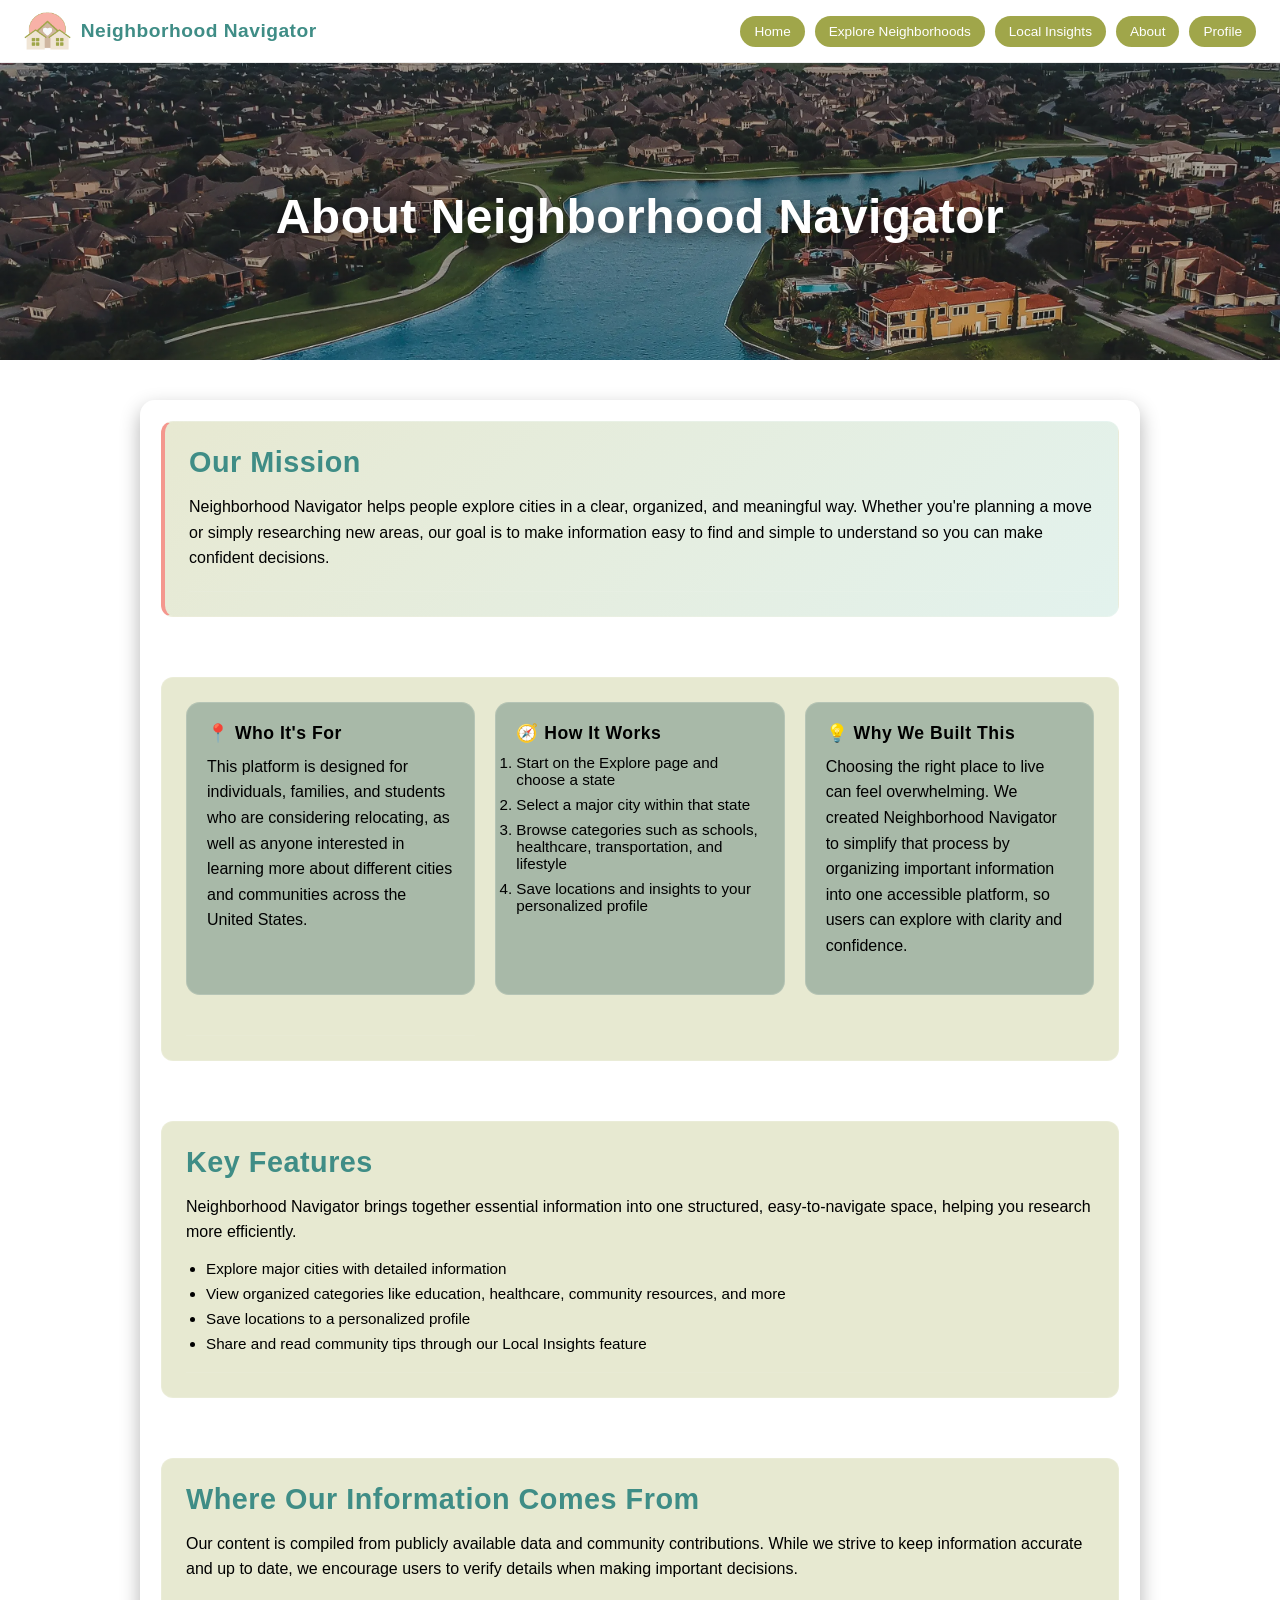
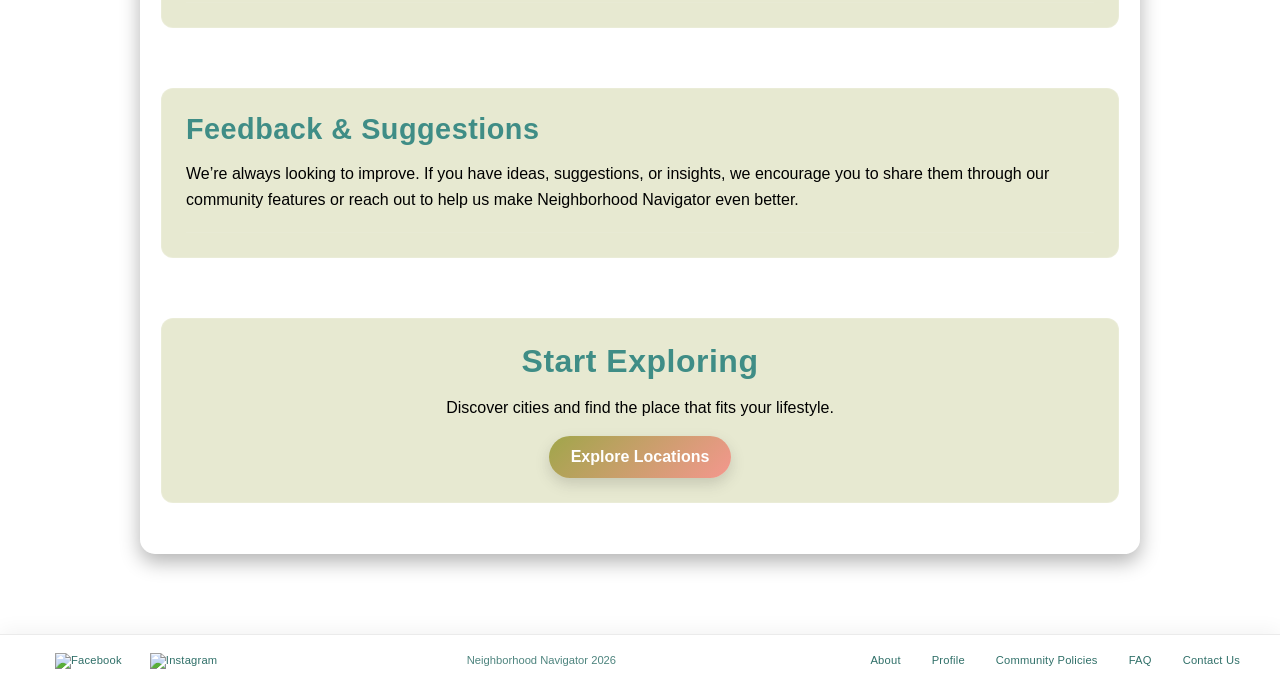
==== commit c73b2e97: "modified about.html" ====
--- a/about.html
+++ b/about.html
@@ -11,12 +11,16 @@
 
     <nav class="main-nav">
 
+        <button class="hamburger" id="hamburger">
+        ☰
+        </button>
+
     <div class="logo">
       <img src="Images/website-logo.png" alt="Neighborhood Navigator Logo" class="logo-image">  
       <h2>Neighborhood Navigator</h2>
     </div>
 
-        <ul class="nav-links">
+        <ul class="nav-links" id="navLinks">
             <li><a href="index.html">Home</a></li>
             <li><a href="explore.html">Explore Neighborhoods</a></li>
             <li><a href="localinsights.html">Local Insights</a></li>
--- a/style.css
+++ b/style.css
@@ -54,16 +54,6 @@
 /* spacing */
 section {
   margin-bottom: 30px;
-}
-
-/* ================= Hamburger Menu ================= */
-.hamburger {
-  display: none;
-  font-size: 1.8rem;
-  background: none;
-  border: none;
-  cursor: pointer;
-  color: #333;
 }
 
 
@@ -1688,19 +1678,32 @@
 
   .hamburger {
     display: block;
-    margin-left: auto;
-  }
-
-  .main-nav .nav-links {
+  }
+
+  .nav-links {
     display: none;
     flex-direction: column;
+    position: absolute;
+    top: 70px;
+    right: 0;
+    background: white;
     width: 100%;
-    margin-top: 10px;
-    padding: 12px;
-
-    background: rgba(255, 255, 255, 0.95);
+    padding: 20px;
+  }
+
+    .main-nav .nav-links {
+    display: none;
+    flex-direction: column;
+
+    position: absolute;
+    top: 70px;
+    right: 0;
+
+    width: 100%;
+    padding: 20px;
+
+    background: rgba(255,255,255,0.95);
     backdrop-filter: blur(10px);
-
     border-top: 1px solid #eee;
   }
 
@@ -1708,14 +1711,6 @@
     display: flex;
   }
 
-  .main-nav .nav-links li a {
-    padding: 12px;
-    font-size: 1rem;
-
-    width: 100%;
-    text-align: left;
-    border-radius: 10px;
-  }
 
   /* HERO */
   .hero {
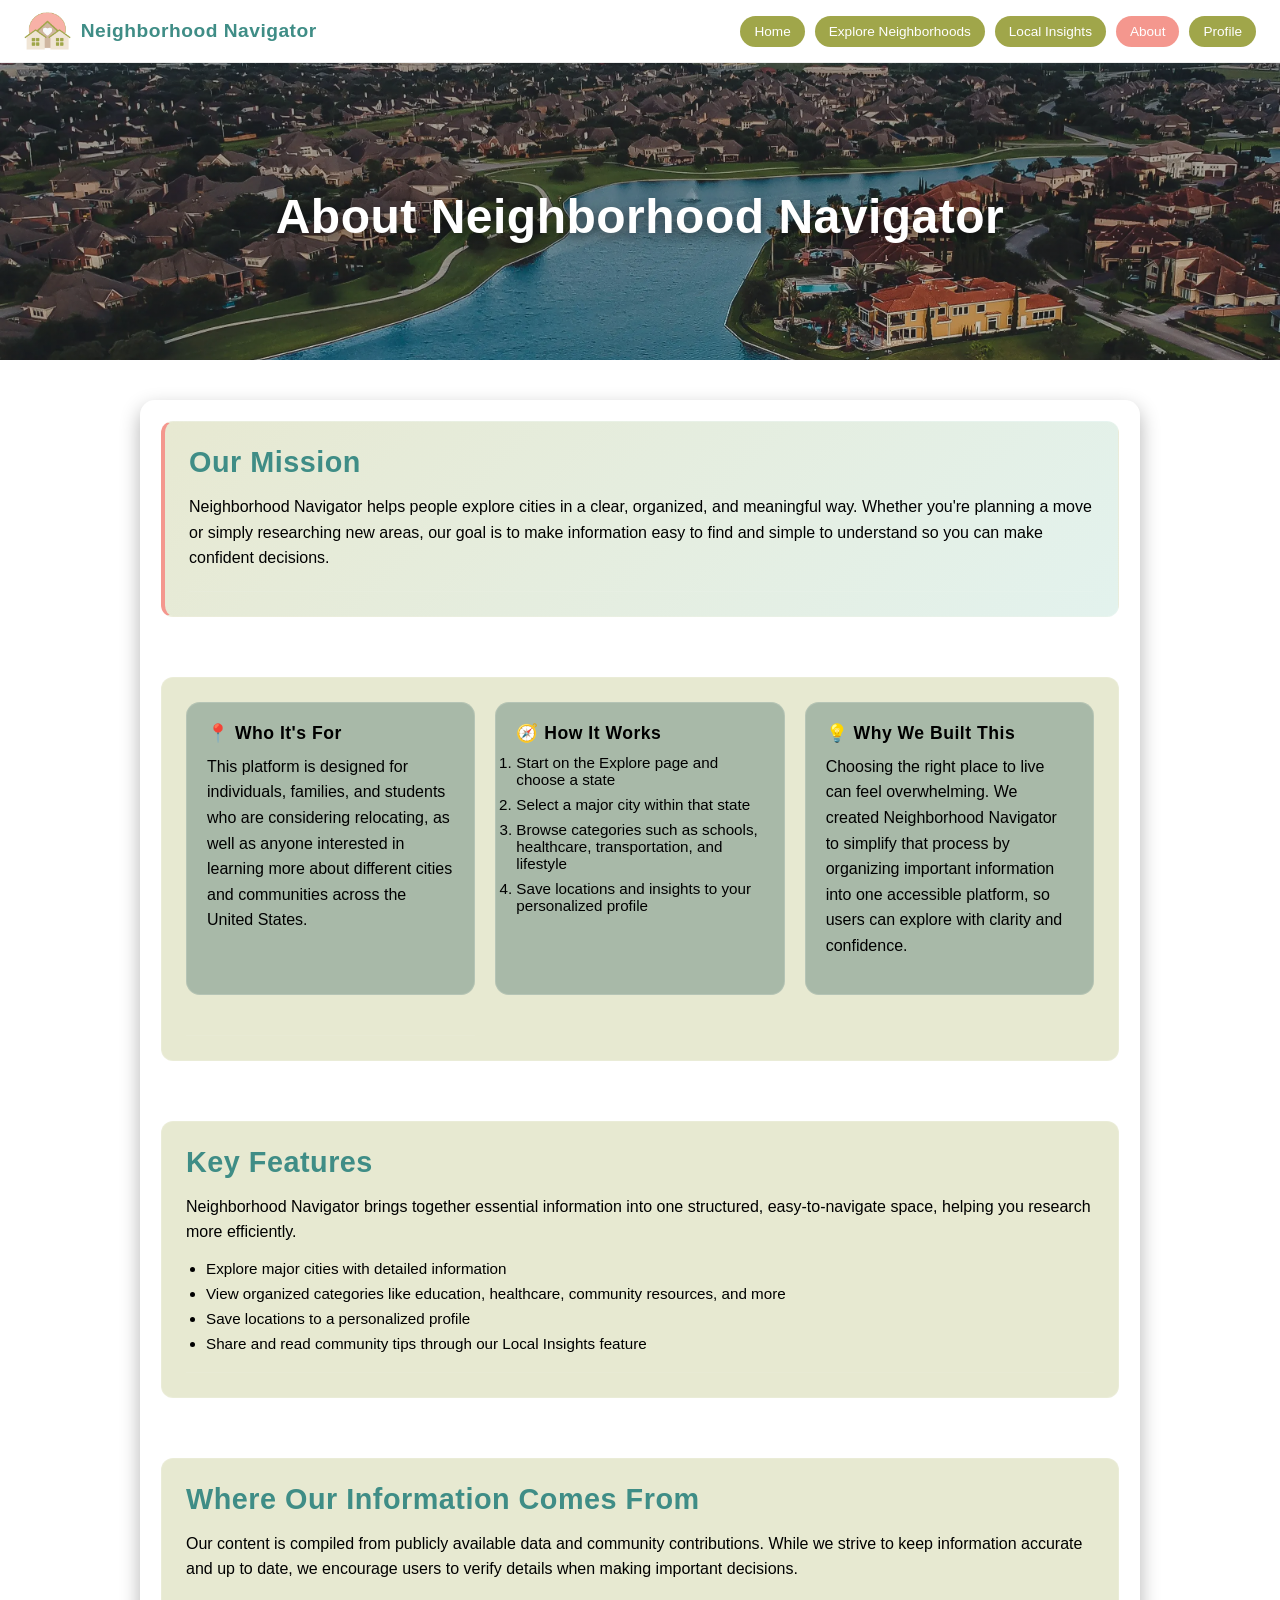
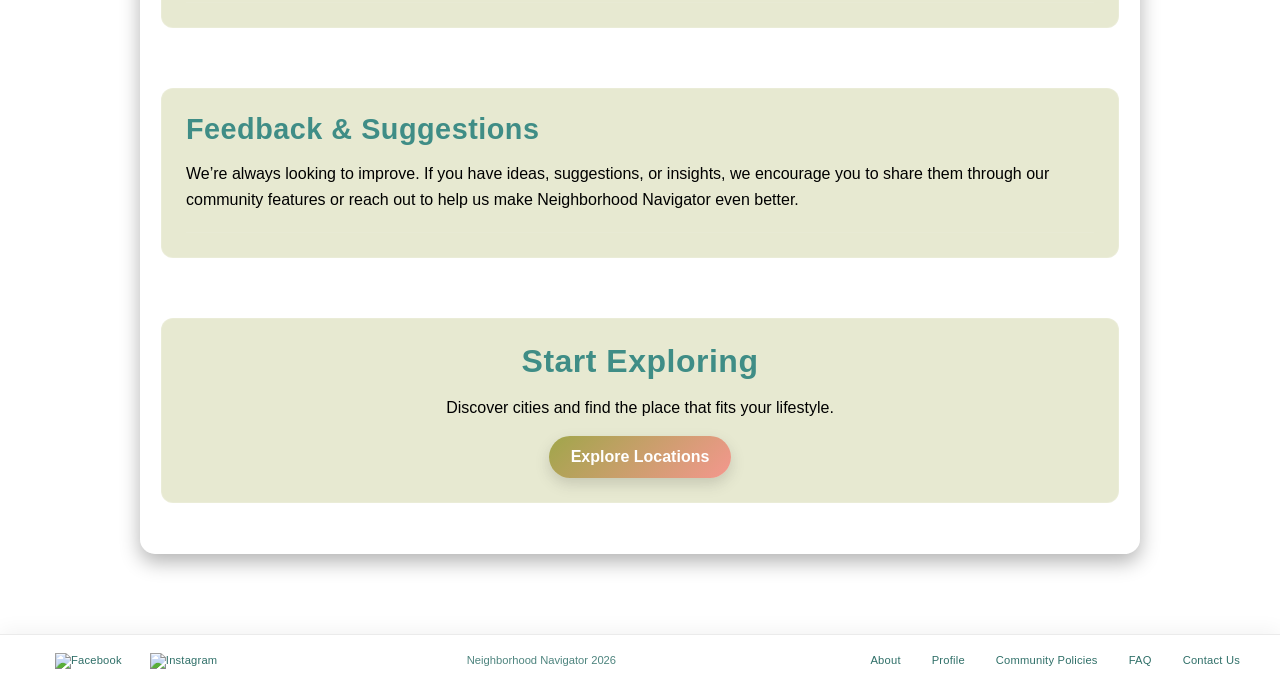
==== commit 8941f75a: "modified about.html" ====
--- a/about.html
+++ b/about.html
@@ -112,8 +112,8 @@
 <footer class="site-footer">
     <div class="footer-left">
         <!-- Social media icons (use font awesome or SVGs) -->
-        <a href="https://www.facebook.com/"><img src="images/facebook.svg" alt="Facebook"></a>
-        <a href="https://www.instagram.com/"><img src="images/instagram.svg" alt="Instagram"></a>
+        <a href="https://www.facebook.com/"><img src="images/facebooklogo.png" alt="Facebook"></a>
+        <a href="https://www.instagram.com/"><img src="images/instagramlogo.png" alt="Instagram"></a>
     </div>
 
     <div class="footer-center">
@@ -128,7 +128,8 @@
         <a href="contact.html">Contact Us</a>
     </div>
 </footer>
-    
+
+<script src="index.js"></script>
     
 </body>
 </html>
--- a/style.css
+++ b/style.css
@@ -803,8 +803,16 @@
 
 
 /* ================= subcategory card page ================= */
+
+.subcategory-page .page-layout {
+  max-width: 100%;
+  margin: 0;
+  padding-top: 60px;
+}
+
 body.subcategory-page .frosted-container {
   max-width: 1300px;
+  min-height: 70vh;
   margin: 80px auto 30px;
   padding: 30px;
 
@@ -823,6 +831,7 @@
   min-height: 100vh;
   display: flex;
   flex-direction: column;
+  min-height: 100vh;
 }
 
 body.subcategory-page main {
@@ -833,12 +842,13 @@
   display: grid;
   grid-template-columns: repeat(auto-fit, minmax(240px, 1fr));
   gap: 20px;
-  width: 100%;
+  margin-top: 5px;
+  grid-auto-rows: 1fr;
 }
 
 .subcategory-header {
   text-align: center;
-  margin-bottom: 20px;
+  margin-bottom: 10px;
 }
 
 /* ================= subcategory detail cards ================= */
@@ -850,11 +860,10 @@
 
 .detail-card {
   display: flex;
-  flex-direction: column;   /* 🔥 key change */
-  align-items: flex-start;
-
-  padding: 16px;
+  flex-direction: column; 
+  height: 100%;  
   border-radius: 14px;
+  overflow: hidden;
 
   background: #ffffff;
   border: 1px solid #eee;
@@ -862,6 +871,7 @@
   box-shadow: 0 2px 8px rgba(0,0,0,0.05);
   transition: all 0.25s ease;
 }
+
 
 
 .detail-card h3 {
@@ -890,19 +900,17 @@
 
 .detail-card img {
   width: 100%;
-  height: 140px;
+  height: 160px;
   object-fit: cover;
-  border-radius: 10px;
+  flex-shrink: 0;
 }
 
 .detail-info {
   display: flex;
   flex-direction: column;
   gap: 6px;
-  text-align: left;
+  padding: 12px;
   flex: 1;
-  min-width: 0;
-  margin-top: 10px;
 }
 
 .detail-card:hover {
@@ -956,14 +964,22 @@
 }
 
 
+/* ================= LOCAL INSIGHTS ================= */
+
+
+.insights-header {
+  text-align: center;
+  margin-bottom: 30px;
+}
+
 /* ================= local insights page hero image ================= */
 
 .insights-hero {
-  position: relative;
   border-radius: 14px;
   overflow: hidden;
-  height: 180px;
-  box-shadow: 0 6px 18px rgba(0,0,0,0.2);
+  height: 220px;
+  margin-bottom: 10px;
+  position: relative;
 }
 
 .insights-hero img {
@@ -979,17 +995,20 @@
   display: flex;
   flex-direction: column;
   justify-content: center;
+  align-items: center;
+  text-align: center;
   padding: 16px;
   color: white;
 }
 
 .insights-hero-overlay h2 {
-  font-size: 1.3rem;
-  margin-bottom: 4px;
+  font-size: 1.4rem;
+  margin-bottom: 6px;
+  letter-spacing: 0.3px;
 }
 
 .insights-hero-overlay p {
-  font-size: 0.9rem;
+  font-size: 0.95rem;
   opacity: 0.9;
 }
 
@@ -997,22 +1016,30 @@
 
 .insights-layout {
   display: grid;
-  grid-template-columns: 380px 1fr;
-  gap: 40px;
+  grid-template-columns: 1.2fr 1fr;
+  gap: 30px;
   align-items: start;
 }
 
-.insights-left {
-  display: flex;
-  flex-direction: column;
-  gap: 20px;
+.insights-page {
+  max-width: 1200px;
+  margin: 100px auto 60px; /* centers page + pushes below nav */
+  padding: 0 20px;
+  background: transparent;
+}
+
+.insights-section {
+  background: rgba(255,255,255,0.01);
+  border-radius: 14px;
+  padding: 20px;
+  border: 1px solid rgba(255,255,255,0.2);
+  backdrop-filter: blur(10px);
 }
 
 .insights-right {
   display: flex;
   flex-direction: column;
-  gap: 15px;
-  padding: 10px;
+  gap: 12px;
 }
 
 .insights-right::before {
@@ -1032,55 +1059,44 @@
   max-width: 700px;
 }
 
-.insights-page {
-  max-width: 1200px;
-  margin: 100px auto 60px; /* centers page + pushes below nav */
-  padding: 0 20px;
-}
-
-
-.info-box {
-  background: linear-gradient(
-    135deg,
-    rgba(160,166,74,0.18),
-    rgba(0,0,0,0.25)
-  );
-
+
+.info-box { /* how it works section */
+  background: #a0a64a;
   border: 1px solid rgba(255,255,255,0.12);
   border-radius: 14px;
-  padding: 18px;
-
+  padding: 16px;
   color: white;
-
   backdrop-filter: blur(12px);
   box-shadow: 0 6px 18px rgba(0,0,0,0.15);
+  
+  display: flex;
+  flex-direction: column;
+  align-items: center;
+  text-align: center;
 }
 
 .info-box h3 {
   margin-bottom: 12px;
-  color: #f4978e;
+  color: white;
 }
 
 .info-box ul {
   list-style: none;
   padding: 0;
-  display: flex;
-  flex-direction: column;
-  gap: 6px;
+  margin: 0;
+
+  display: flex;
+  flex-direction: column;
+  align-items: center;
+  gap: 8px;
+
   font-size: 0.95rem;
 }
 
 .info-box ul li {
-  position: relative;
-  padding-left: 18px;
-}
-
-.info-box ul li::before {
-  content: "•";
-  position: absolute;
-  left: 0;
-  color: #a0a64a;
-}
+  text-align: center;
+}
+
 
 
 /* Form + section layout */
@@ -1088,11 +1104,13 @@
   display: flex;
   flex-direction: column;
   gap: 20px;
-  color: white;
-
-  background: rgba(0, 0, 0, 0.15); /* optional but improves readability */
-  padding: 25px;
+  color: black;
+
+  background: rgba(255,255,255,0.1); /* optional but improves readability */
+  padding: 30px;
   border-radius: 15px;
+  border: 1px solid rgba(255,255,255,0.2);
+  box-shadow: 0 8px 20px rgba(0,0,0,0.3);
 }
 
 #community-tips h2 {
@@ -1125,7 +1143,7 @@
   border-radius: 10px;
   border: 1px solid rgba(255,255,255,0.2);
   background: rgba(0,0,0,0.25);
-  color: white;
+  color: #333;
   backdrop-filter: blur(8px);
   font-size: 1rem;
 }
@@ -1147,7 +1165,6 @@
   background-color: #f4978e;
 }
 
-
 #tipForm {
   background: rgba(255,255,255,0.06);
   padding: 20px;
@@ -1169,10 +1186,11 @@
   display: grid;
   grid-template-columns: 50px 1fr auto;
   gap: 15px;
-  padding: 15px;
-  border-radius: 14px;
-  background: rgba(0,0,0,0.3);
-  border: 1px solid rgba(255,255,255,0.1);
+  background: white;
+  border-radius: 12px;
+  padding: 14px;
+  border: 1px solid #eee;
+  box-shadow: 0 2px 8px rgba(0,0,0,0.05);
 }
 
 .tip-content p {
@@ -1206,14 +1224,26 @@
   background: #e06b5a;
 }
 
+#filterState,
 #filterCategory {
-  margin-top: 10px;
-  padding: 8px;
-  border-radius: 8px;
+  width: 100%;
+  padding: 10px 12px;
+
+  border-radius: 10px;
   border: 1px solid rgba(255,255,255,0.2);
-   background: rgba(0,0,0,0.25);
+
+  background: rgba(0,0,0,0.25);
   color: white;
-  margin-bottom: 10px;
+
+  backdrop-filter: blur(8px);
+  font-size: 0.95rem;
+
+  transition: all 0.25s ease;
+}
+
+#filterState:hover,
+#filterCategory:hover {
+  border-color: #a0a64a;
 }
 
 /* ================= voting ================= */
@@ -1234,6 +1264,7 @@
 .vote-column div {
   font-weight: bold;
 }
+
 
 
 /* ================= about page ================= */
@@ -1680,23 +1711,13 @@
     display: block;
   }
 
-  .nav-links {
-    display: none;
-    flex-direction: column;
-    position: absolute;
-    top: 70px;
-    right: 0;
-    background: white;
-    width: 100%;
-    padding: 20px;
-  }
-
     .main-nav .nav-links {
     display: none;
     flex-direction: column;
 
     position: absolute;
     top: 70px;
+    left: 0;
     right: 0;
 
     width: 100%;
@@ -1774,10 +1795,6 @@
   }
 
   /* SUBCATEGORY PAGE */
-.detail-card {
-    flex-direction: column;
-    align-items: flex-start;
-  }
 
   .detail-card img {
     width: 100%;
@@ -1798,6 +1815,7 @@
     grid-template-columns: 320px 1fr;
     align-items: start;
   }
+
 }
 
 
@@ -1825,15 +1843,12 @@
 
   /* Stack card layout vertically */
   .detail-card {
-    flex-direction: column;
-    align-items: flex-start;
     text-align: left;
     gap: 12px;
   }
 
   .detail-card img {
     width: 100%;
-    height: 180px;
     border-radius: 12px;
   }
 
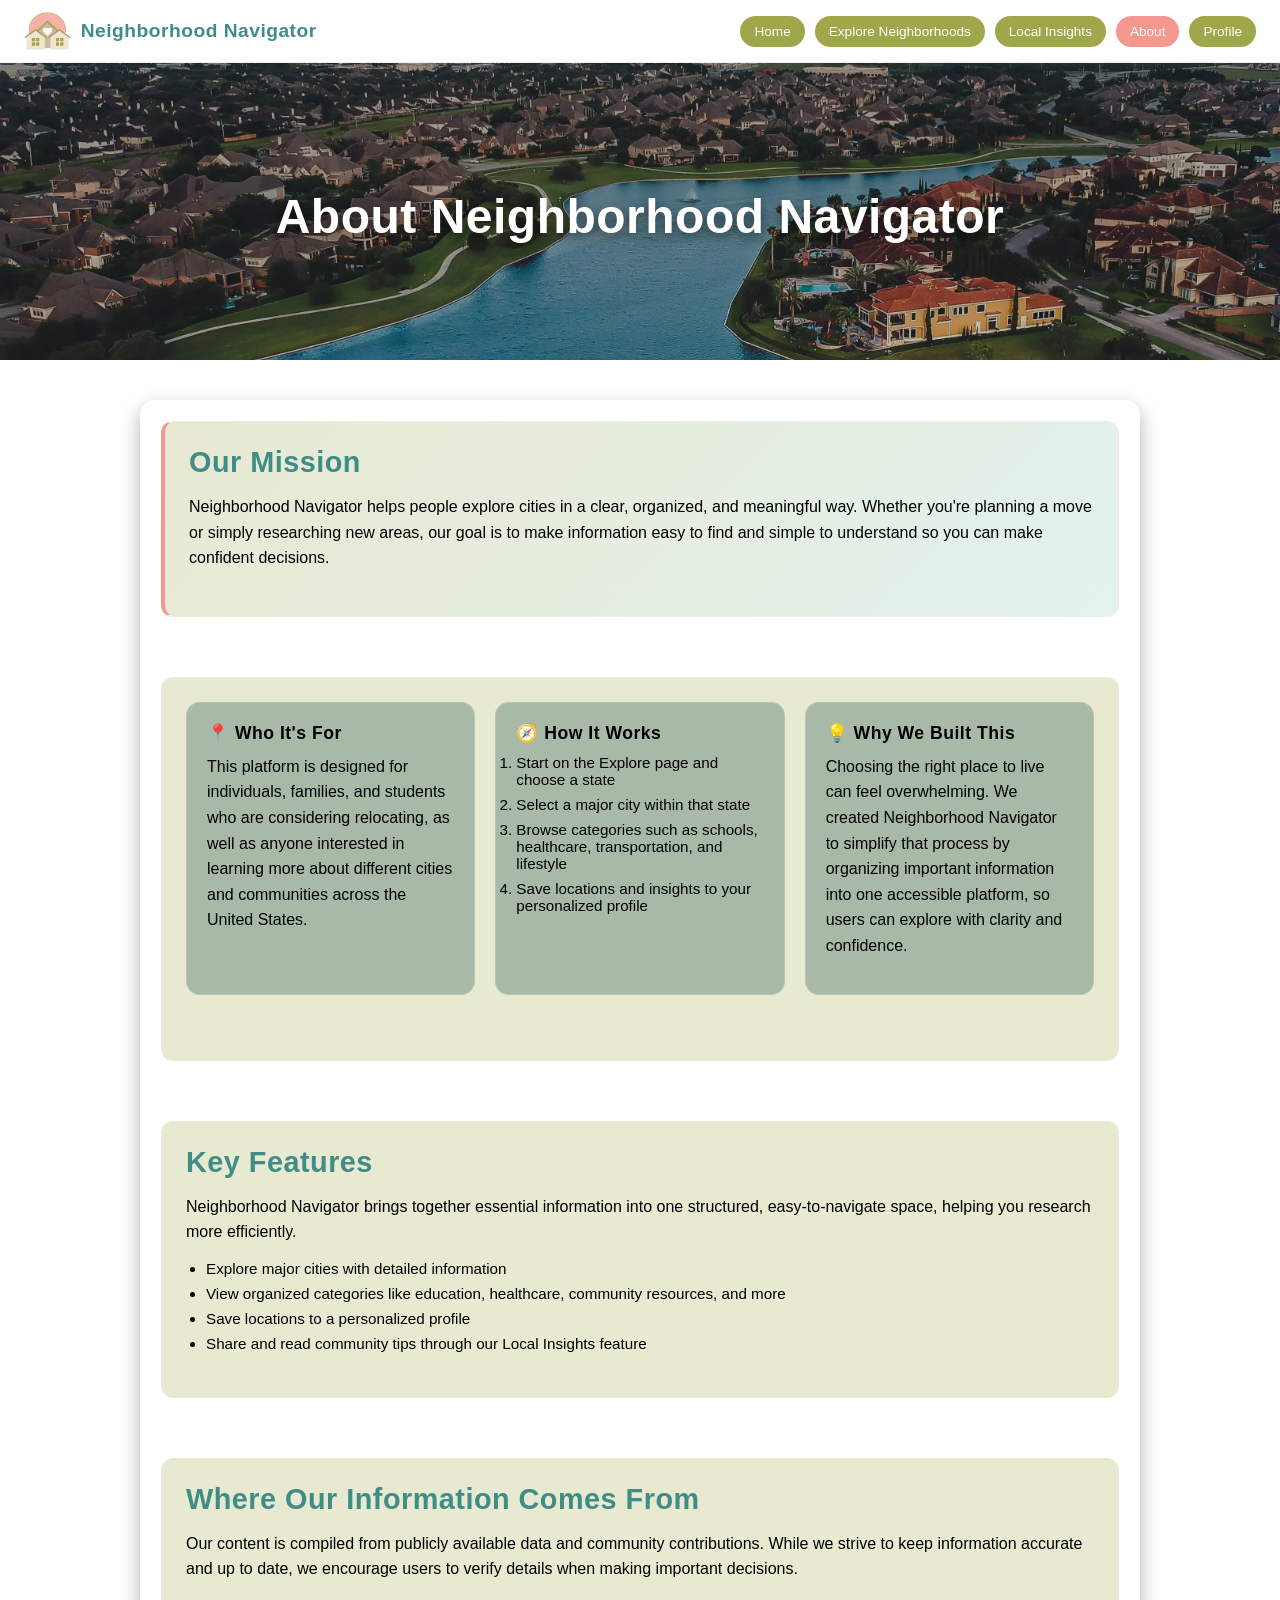
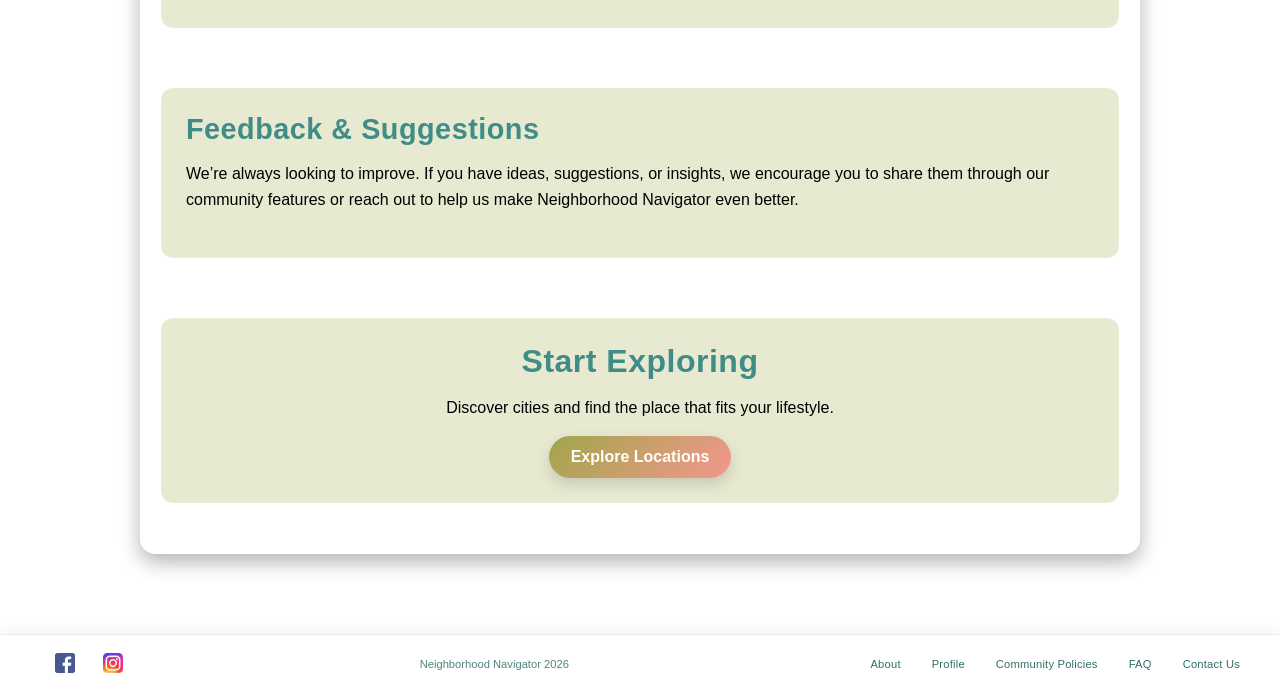
==== commit a1500c69: "modified about.html" ====
--- a/about.html
+++ b/about.html
@@ -112,8 +112,8 @@
 <footer class="site-footer">
     <div class="footer-left">
         <!-- Social media icons (use font awesome or SVGs) -->
-        <a href="https://www.facebook.com/"><img src="images/facebooklogo.png" alt="Facebook"></a>
-        <a href="https://www.instagram.com/"><img src="images/instagramlogo.png" alt="Instagram"></a>
+        <a href="https://www.facebook.com/"><img src="Images/facebooklogo.png" alt="Facebook"></a>
+        <a href="https://www.instagram.com/"><img src="Images/instagramlogo.png" alt="Instagram"></a>
     </div>
 
     <div class="footer-center">
